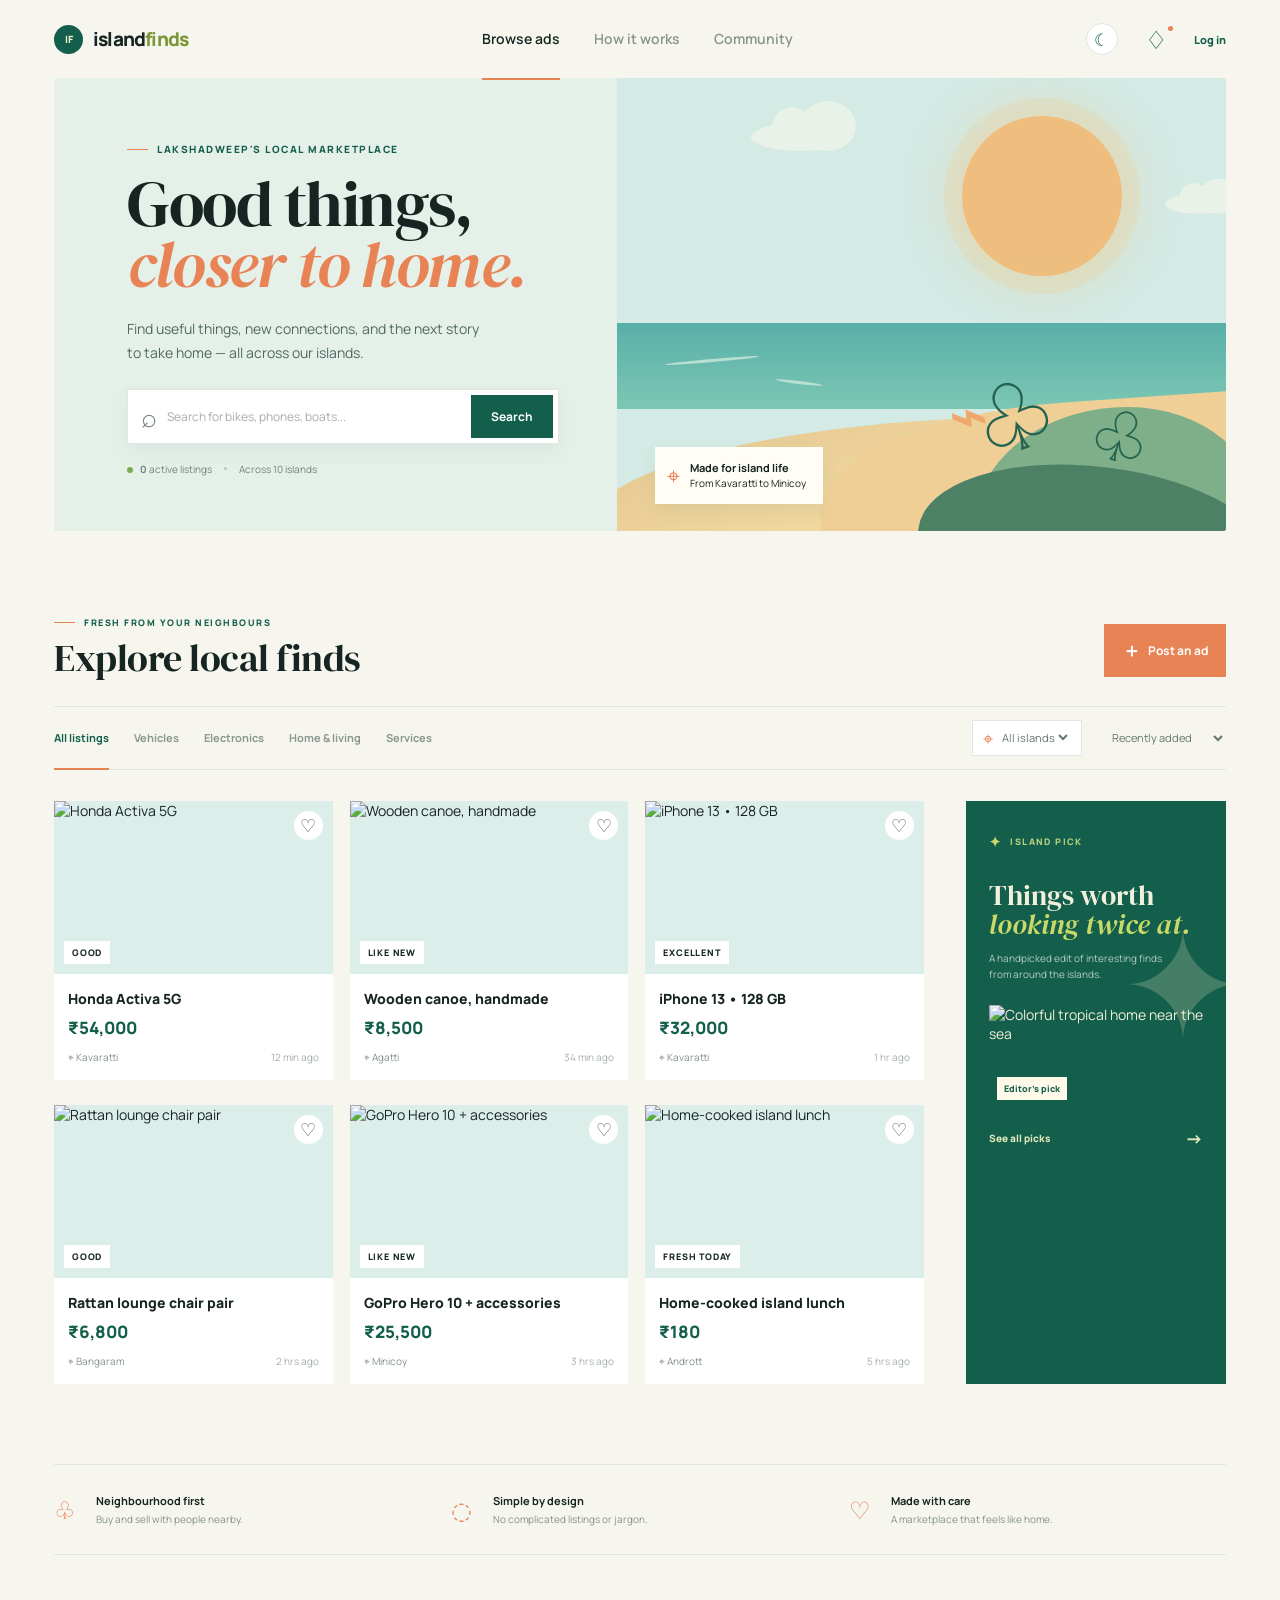
==== index.html @ 563aca9e "Add signed-in messaging system" ====
<!doctype html>
<html lang="en">
<head>
  <meta charset="UTF-8" />
  <meta name="viewport" content="width=device-width, initial-scale=1.0" />
  <title>IslandFinds | Lakshadweep's local marketplace</title>
  <meta name="description" content="Buy, sell and discover great finds across the Lakshadweep islands." />
  <link rel="preconnect" href="https://fonts.googleapis.com" />
  <link rel="preconnect" href="https://fonts.gstatic.com" crossorigin />
  <link href="https://fonts.googleapis.com/css2?family=DM+Serif+Display:ital@0;1&family=Manrope:wght@400;500;600;700;800&display=swap" rel="stylesheet" />
  <link rel="stylesheet" href="style.css" />
</head>
<body>
  <header class="topbar">
    <a class="brand" href="#top" aria-label="IslandFinds home"><span class="brand-mark">IF</span><span>island<span class="brand-accent">finds</span></span></a>
    <nav class="main-nav" aria-label="Main navigation">
      <a class="active" href="#listings">Browse ads</a>
      <a href="how.html">How it works</a>
      <a href="community.html">Community</a>
    </nav>
    <div class="header-actions"><button class="theme-toggle" id="themeToggle" type="button" aria-label="Switch to dark mode" aria-pressed="false"><span class="theme-icon">☾</span></button><button class="icon-button" id="notificationButton" aria-label="Notifications">♢<span class="notification-dot"></span></button><a class="messages-header-link" id="messagesHeaderLink" href="messages.html" hidden>Messages</a><a class="login-header-link" id="loginHeaderLink" href="login.html" hidden>Log in</a><div class="profile-wrap" id="profileWrap" hidden><button class="profile-button" id="profileButton" aria-expanded="false"><span class="avatar">AS</span><span class="profile-name">Aisha</span><span class="admin-badge">Admin</span><span class="chevron">⌄</span></button><div class="profile-menu" id="profileMenu"><strong>Hi, Aisha</strong><a href="admin.html" id="adminLink">Admin dashboard</a><a href="login.html" id="logoutLink">Log out</a></div></div></div>
  </header>

  <main id="top">
    <section class="hero-shell">
      <div class="hero-copy">
        <p class="eyebrow"><span class="eyebrow-line"></span> Lakshadweep's local marketplace</p>
        <h1>Good things,<br /><em>closer to home.</em></h1>
        <p class="hero-text">Find useful things, new connections, and the next story to take home — all across our islands.</p>
        <div class="search-wrap">
          <span class="search-icon">⌕</span>
          <input id="searchInput" type="search" placeholder="Search for bikes, phones, boats..." aria-label="Search listings" />
          <button id="searchButton" class="search-button">Search</button>
        </div>
        <div class="hero-meta"><span><span class="pulse"></span> <strong id="activeListingCount">0</strong> active listings</span><span class="meta-divider"></span><span>Across 10 islands</span></div>
      </div>
      <div class="hero-art" aria-label="Illustration of the Lakshadweep coastline">
        <div class="sun"></div><div class="cloud cloud-one"></div><div class="cloud cloud-two"></div><div class="sea-horizon"></div><div class="sand"></div><div class="water-glint glint-one"></div><div class="water-glint glint-two"></div><div class="island island-back"></div><div class="island island-front"></div><div class="palm palm-one">♧</div><div class="palm palm-two">♧</div><div class="boat">⌁</div>
        <div class="art-note"><span class="note-pin">⌖</span><span><strong>Made for island life</strong><br />From Kavaratti to Minicoy</span></div>
      </div>
    </section>

    <section class="content-section" id="listings">
      <div class="section-heading"><div><p class="eyebrow small"><span class="eyebrow-line"></span> Fresh from your neighbours</p><h2>Explore local finds</h2></div><button class="post-ad-button" id="openModal"><span>＋</span> Post an ad</button></div>
      <div class="toolbar"><div class="category-tabs" role="tablist" aria-label="Categories"><button class="category-tab active" data-category="All">All listings</button><button class="category-tab" data-category="Vehicles">Vehicles</button><button class="category-tab" data-category="Electronics">Electronics</button><button class="category-tab" data-category="Home">Home & living</button><button class="category-tab" data-category="Services">Services</button></div><div class="controls"><label class="location-select"><span>⌖</span><select id="locationFilter" aria-label="Filter by island"><option value="All islands">All islands</option><option value="Kavaratti">Kavaratti</option><option value="Agatti">Agatti</option><option value="Bangaram">Bangaram</option><option value="Minicoy">Minicoy</option><option value="Andrott">Andrott</option></select></label><select id="sortSelect" class="sort-select" aria-label="Sort listings"><option value="recent">Recently added</option><option value="price-low">Price: low to high</option><option value="price-high">Price: high to low</option></select></div></div>
      <div class="listing-layout"><div id="listingGrid" class="listing-grid"></div><aside class="side-panel"><div class="side-panel-top"><span class="spark">✦</span><p>Island pick</p></div><h3>Things worth<br /><em>looking twice at.</em></h3><p class="side-copy">A handpicked edit of interesting finds from around the islands.</p><div class="side-image"><img src="https://images.unsplash.com/photo-1518005020951-eccb494ad742?auto=format&fit=crop&w=700&q=80" alt="Colorful tropical home near the sea" /><span class="image-tag">Editor's pick</span></div><a class="text-link" href="#listings">See all picks <span>→</span></a></aside></div><div id="emptyState" class="empty-state" hidden><span>⌁</span><h3>No finds here yet</h3><p>Try another search or island. New listings arrive every day.</p></div></section>

    <section class="trust-strip" id="community"><div><span class="trust-icon">♧</span><strong>Neighbourhood first</strong><span>Buy and sell with people nearby.</span></div><div><span class="trust-icon">◌</span><strong>Simple by design</strong><span>No complicated listings or jargon.</span></div><div><span class="trust-icon">♡</span><strong>Made with care</strong><span>A marketplace that feels like home.</span></div></section>
  </main>

  <div class="modal-backdrop" id="modalBackdrop" hidden><div class="modal" role="dialog" aria-modal="true" aria-labelledby="modalTitle"><button class="modal-close" id="closeModal" aria-label="Close">×</button><p class="eyebrow small">Put it out there</p><h2 id="modalTitle">Post an ad</h2><p class="modal-intro">Share something useful with your island community.</p><form id="adForm"><label>What are you selling?<input id="adTitle" required placeholder="e.g. Well-kept Hero bicycle" /></label><div class="form-row"><label>Category<select id="adCategory"><option>Vehicles</option><option>Electronics</option><option>Home</option><option>Services</option></select></label><label>Price (₹)<input id="adPrice" type="number" min="0" required placeholder="12,000" /></label></div><label>Island<select id="adLocation"><option>Kavaratti</option><option>Agatti</option><option>Bangaram</option><option>Minicoy</option><option>Andrott</option></select></label><button class="submit-button" type="submit">Publish listing <span>→</span></button></form></div></div>
  <div class="modal-backdrop" id="detailBackdrop" hidden><div class="modal detail-modal" role="dialog" aria-modal="true" aria-labelledby="detailTitle"><button class="modal-close" id="closeDetail" aria-label="Close">×</button><img id="detailImage" class="detail-image" alt=""><p class="eyebrow small" id="detailCategory"></p><h2 id="detailTitle"></h2><div class="detail-price" id="detailPrice"></div><p class="detail-description" id="detailDescription"></p><div class="detail-meta"><span id="detailLocation"></span><span id="detailTime"></span></div><button class="submit-button" id="contactSeller" type="button">Message seller <span>→</span></button></div></div>
  <div class="toast" id="toast" role="status"></div>
  <script src="app.js?v=2"></script>
</body>
</html>
---- style.css ----
.messages-header-link{color:var(--green);font-size:11px;font-weight:800}.messages-page{min-height:100vh;background:var(--cream)}.messages-shell{max-width:1172px;margin:48px auto 80px}.messages-heading{display:flex;justify-content:space-between;align-items:flex-end;margin-bottom:30px}.messages-heading h1{font-family:'DM Serif Display',serif;font-size:52px;font-weight:400;margin:0 0 7px}.messages-heading p:last-child{color:var(--muted);font-size:12px;margin:0}.inbox-layout{display:grid;grid-template-columns:350px 1fr;min-height:500px;border:1px solid var(--line);background:var(--paper)}.conversation-list{border-right:1px solid var(--line)}.conversation-header{display:flex;justify-content:space-between;align-items:center;padding:21px 23px;border-bottom:1px solid var(--line)}.conversation-header h2{font-family:'DM Serif Display',serif;font-size:28px;font-weight:400;margin:0}.conversation-header span{background:var(--orange);color:#fff;border-radius:50%;height:22px;min-width:22px;display:grid;place-items:center;font-size:10px;font-weight:800}.conversation-row{width:100%;display:grid;grid-template-columns:32px 1fr auto;gap:10px;text-align:left;background:none;border-bottom:1px solid var(--line);padding:17px 19px;color:var(--ink)}.conversation-row.active{background:#eaf1e8}.conversation-row>span:nth-child(2){min-width:0}.conversation-row strong,.conversation-row small,.conversation-row em{display:block;overflow:hidden;text-overflow:ellipsis;white-space:nowrap}.conversation-row strong{font-size:11px}.conversation-row small{color:var(--orange);font-size:9px;margin:4px 0}.conversation-row em{color:var(--muted);font-size:10px;font-style:normal}.conversation-row time{color:var(--muted);font-size:9px}.conversation-empty{text-align:center;color:var(--muted);font-size:11px;line-height:1.7;padding:55px 20px}.chat-panel{position:relative}.chat-empty{height:100%;display:grid;place-content:center;text-align:center;padding:30px}.chat-empty span{color:var(--orange);font-size:38px}.chat-empty h2{font-family:'DM Serif Display',serif;font-weight:400;font-size:31px;margin:13px 0 6px}.chat-empty p{color:var(--muted);font-size:11px;max-width:260px;line-height:1.6;margin:0 auto}.chat-header{display:flex;gap:11px;align-items:center;padding:19px 24px;border-bottom:1px solid var(--line)}.chat-header strong,.chat-header small{display:block}.chat-header strong{font-size:12px}.chat-header small{color:var(--orange);font-size:9px;margin-top:3px}.chat-messages{display:flex;flex-direction:column;gap:10px;padding:25px;height:350px;overflow:auto;background:var(--cream)}.chat-bubble{max-width:70%;padding:11px 13px;font-size:11px;line-height:1.5}.chat-bubble.theirs{background:var(--paper);align-self:flex-start}.chat-bubble.mine{background:var(--green);color:#fff;align-self:flex-end}.message-form{display:flex;gap:8px;padding:15px 20px;border-top:1px solid var(--line)}.message-form input{flex:1;border:1px solid var(--line);background:var(--cream);padding:12px;outline:0;color:var(--ink);font-size:11px}.message-form button{width:42px;background:var(--orange);color:#fff;font-size:18px}.dark-mode .conversation-row.active{background:#29453b}.dark-mode .chat-messages{background:#142a24}.dark-mode .message-form input{background:#263d36}
@media(max-width:700px){.messages-shell{margin:30px 15px 55px}.messages-heading{display:block}.messages-heading .post-ad-button{display:inline-block;margin-top:20px}.messages-heading h1{font-size:45px}.inbox-layout{display:block}.conversation-list{border-right:0;border-bottom:1px solid var(--line)}.conversation-empty{padding:30px}.chat-panel{min-height:420px}.chat-messages{height:270px}.admin-badge{white-space:nowrap}}
.info-page{min-height:100vh;background:var(--cream)}.info-shell{max-width:1172px;margin:48px auto 80px}.info-hero{background:var(--green);color:#eef1d2;padding:65px 75px;min-height:350px}.info-hero h1,.community-hero h1{font-family:'DM Serif Display',serif;font-weight:400;font-size:62px;line-height:.96;margin:24px 0}.info-hero h1 em,.community-hero h1 em{color:var(--lime)}.info-hero>p:not(.eyebrow),.community-hero p:not(.eyebrow){max-width:390px;color:#bfd3c5;font-size:13px;line-height:1.7;margin-bottom:25px}.steps-grid{display:grid;grid-template-columns:repeat(3,1fr);gap:1px;background:var(--line);margin-top:38px}.steps-grid article{background:var(--paper);padding:28px 26px 30px;min-height:220px}.step-number{color:var(--orange);font-size:11px;font-weight:800;letter-spacing:1px}.steps-grid h2,.island-list h2{font-family:'DM Serif Display',serif;font-weight:400;font-size:30px;margin:25px 0 10px}.steps-grid p{color:var(--muted);font-size:11px;line-height:1.7}.steps-grid a{color:var(--green);font-size:10px;font-weight:800}.steps-grid a span{font-size:16px;margin-left:8px}.info-band{display:grid;grid-template-columns:repeat(3,1fr);border-top:1px solid var(--line);border-bottom:1px solid var(--line);margin-top:48px;padding:25px 0;gap:25px}.info-band div{display:grid;grid-template-columns:28px 1fr;column-gap:9px}.info-band span{grid-row:span 2;color:var(--orange);font-size:22px}.info-band strong{font-size:11px}.info-band p{color:var(--muted);font-size:10px;line-height:1.5;margin:5px 0}.community-hero{display:flex;justify-content:space-between;align-items:center;background:#dbeee7;padding:55px 75px;min-height:355px}.community-hero p:not(.eyebrow){color:#58736a}.community-art{height:190px;width:190px;border-radius:50%;background:var(--orange);color:#fff4df;display:flex;flex-direction:column;justify-content:center;align-items:center;transform:rotate(7deg);box-shadow:18px 18px 0 #c5d96c}.community-art span{font-size:62px;line-height:1}.community-art strong{font-size:15px;margin-top:10px}.community-art small{font-size:9px;margin-top:4px}.community-grid{display:grid;grid-template-columns:1fr 330px;gap:18px;margin-top:28px}.community-card{background:var(--paper);padding:27px;border:1px solid var(--line)}.community-card h2{font-family:'DM Serif Display',serif;font-weight:400;font-size:30px;margin:10px 0 22px}.topic-row{display:grid;grid-template-columns:28px 1fr auto;gap:10px;align-items:start;padding:17px 0;border-top:1px solid var(--line)}.topic-icon{color:var(--orange);font-size:20px}.topic-row strong{font-size:11px}.topic-row p{color:var(--muted);font-size:10px;line-height:1.5;margin:5px 0 0}.topic-row b{color:var(--muted);font-size:9px;font-weight:600}.dark-link{color:var(--green)!important;margin-top:14px}.join-card{background:var(--green);color:#eef1d2}.join-card h2{font-size:35px;margin-top:28px}.join-card p{color:#bcd1c4;font-size:11px;line-height:1.7;max-width:210px;margin-bottom:29px}.join-icon{font-size:38px;color:var(--lime)}.island-list{border-top:1px solid var(--line);margin-top:42px;padding-top:24px;display:flex;justify-content:space-between;align-items:center}.island-list h2{margin:0}.island-pills{display:flex;flex-wrap:wrap;justify-content:flex-end;gap:8px;max-width:580px}.island-pills span{padding:9px 13px;border:1px solid var(--line);background:var(--paper);font-size:10px;color:var(--green);font-weight:700}
@media(max-width:700px){.info-shell{margin:25px 15px 55px}.info-hero,.community-hero{padding:42px 28px;min-height:0}.info-hero h1,.community-hero h1{font-size:48px}.steps-grid,.info-band,.community-grid{grid-template-columns:1fr}.info-band{gap:18px}.community-hero{display:block}.community-art{width:150px;height:150px;margin:35px auto 0}.community-grid{gap:14px}.island-list{display:block}.island-pills{justify-content:flex-start;margin-top:18px}.main-nav{display:none}}
.art-note,.art-note strong{color:#162522!important}
.photo-preview{display:block;width:100%;height:90px;object-fit:cover;margin-top:6px}.auth-form input[type=file],#adImage{padding:9px;background:#fff;color:var(--muted)}.dark-mode #adImage{background:#263d36;color:var(--ink)}
.admin-page{min-height:100vh;background:var(--cream)}.admin-shell{max-width:1172px;margin:48px auto 80px}.admin-heading{display:flex;justify-content:space-between;align-items:flex-end;margin-bottom:34px}.admin-heading h1{font-family:'DM Serif Display',serif;font-size:48px;font-weight:400;margin:0 0 8px}.admin-heading>div>p:last-child{color:var(--muted);margin:0}.admin-user{color:var(--green);text-decoration:none}.stats-grid{display:grid;grid-template-columns:repeat(4,1fr);gap:15px;margin-bottom:30px}.stat-card{background:var(--paper);border:1px solid var(--line);padding:19px;display:grid;grid-template-columns:25px 1fr;column-gap:8px}.stat-icon{grid-row:span 3;color:var(--orange);font-size:20px}.stat-label{color:var(--muted);font-size:10px;font-weight:700}.stat-card strong{font-size:27px;line-height:1.2}.stat-card small{font-size:9px;color:var(--muted)}.positive{color:#709f55!important}.alert-text{color:var(--orange)!important}.admin-content{display:grid;grid-template-columns:1fr 260px;gap:24px}.management-panel{background:var(--paper);border:1px solid var(--line);padding:24px}.panel-heading{display:flex;justify-content:space-between;gap:15px;align-items:flex-end;border-bottom:1px solid var(--line);padding-bottom:21px;margin-bottom:4px}.panel-heading h2{font-family:'DM Serif Display',serif;font-size:30px;font-weight:400;margin:0}.admin-filters{display:flex;gap:8px}.admin-filters input,.admin-filters select{border:1px solid var(--line);background:var(--cream);padding:10px;color:var(--ink);font-size:10px;outline:0}.admin-filters input{width:150px}table{width:100%;border-collapse:collapse;text-align:left;font-size:10px}th{padding:14px 8px;color:var(--muted);font-size:9px;text-transform:uppercase;letter-spacing:.7px}td{padding:15px 8px;border-top:1px solid var(--line);color:var(--muted)}td:first-child{color:var(--ink)}td strong,td small{display:block}td small{font-size:9px;color:var(--muted);margin-top:4px}.status-pill{display:inline-block;padding:5px 7px;text-transform:capitalize;font-weight:800;font-size:9px}.status-pill.approved{color:#4e7f4b;background:#e5f0df}.status-pill.pending{color:#a76a2b;background:#fff0d5}.table-action{background:none;color:var(--orange);font-size:10px;font-weight:800;padding:4px}.admin-side{background:var(--green);color:#eef1d2;padding:27px 23px}.admin-side h2{font-family:'DM Serif Display',serif;font-weight:400;font-size:29px;line-height:1.05;margin:22px 0 27px}.admin-side h2 em{color:var(--lime)}.quick-action{display:flex;justify-content:space-between;width:100%;padding:14px 0;border-top:1px solid #ffffff30;background:none;color:#eaf0d5;text-align:left;font-size:10px;font-weight:700}.quick-action span{font-size:17px;color:var(--lime)}.admin-note{border-top:1px solid #ffffff30;margin-top:30px;padding-top:18px;display:flex;gap:10px;color:#b7d0c1}.admin-note span{color:var(--lime);font-size:18px}.admin-note p{font-size:10px;line-height:1.6;margin:0}.admin-note strong{color:#eef1d2}.admin-empty{text-align:center;color:var(--muted);padding:30px;font-size:11px}.admin-page .topbar{max-width:1172px}.dark-mode .stat-card,.dark-mode .management-panel{background:var(--paper)}.dark-mode .admin-filters input,.dark-mode .admin-filters select{background:#263d36;color:var(--ink)}
@media(max-width:800px){.admin-shell{margin:35px 20px 60px}.stats-grid{grid-template-columns:repeat(2,1fr)}.admin-content{grid-template-columns:1fr}.admin-side{display:none}}
@media(max-width:600px){.admin-heading{display:block}.admin-heading .post-ad-button{display:inline-block;margin-top:20px}.admin-heading h1{font-size:40px}.management-panel{padding:15px;overflow:hidden}.panel-heading{display:block}.admin-filters{margin-top:15px}.admin-filters input{width:calc(55% - 4px)}.admin-filters select{width:calc(45% - 4px)}.table-wrap{overflow:auto}table{min-width:620px}.admin-page .topbar{padding:0 15px}.admin-page .header-actions{gap:10px}}
.admin-badge{background:var(--orange);color:#fff;padding:3px 6px;font-size:8px;text-transform:uppercase;letter-spacing:.6px}.profile-button .admin-badge[hidden]{display:none}
.hero-art{background:linear-gradient(180deg,#b9e5e3 0%,#d7eee4 54%,#61b9ae 55%,#80c9b2 72%,#dcb982 73%,#f0d39c 100%)}.hero-art:after{content:'';position:absolute;inset:auto 0 0;height:28%;background:linear-gradient(160deg,transparent 20%,#e8c98f 21%,#f4d9a0 65%,#e8c38a 100%);clip-path:ellipse(75% 90% at 70% 100%);opacity:.95}.sun{box-shadow:0 0 0 18px #f2bd7330,0 0 45px 14px #f7c87a55}.sea-horizon{position:absolute;left:0;right:0;top:54%;height:19%;background:linear-gradient(180deg,#4ba9a2,#72c3ae);opacity:.9}.sand{position:absolute;right:-8%;bottom:-4%;width:75%;height:32%;background:#efcf96;border-radius:55% 0 0 0/65% 0 0 0;transform:rotate(-4deg);z-index:1}.water-glint{position:absolute;height:3px;border-radius:50%;background:#d8f1df;opacity:.7;z-index:1}.glint-one{left:8%;top:62%;width:95px;transform:rotate(-5deg)}.glint-two{left:26%;top:67%;width:48px;transform:rotate(7deg)}.island{z-index:2}.palm,.boat{z-index:3}.art-note{z-index:4}
.login-header-link{color:var(--green);font-size:11px;font-weight:800}.header-actions [hidden]{display:none}
.theme-toggle{width:32px;height:32px;border:1px solid var(--line);border-radius:50%;background:var(--paper);color:var(--green);display:grid;place-items:center;font-size:17px;transition:background .2s,color .2s}.theme-toggle:hover{background:var(--green);color:#fff}.dark-mode{--ink:#edf2e9;--muted:#a4b3aa;--line:#344a42;--cream:#14231f;--paper:#1d302a;--green:#72b59a;--sea:#24483f;background:var(--cream)}.dark-mode .topbar{background:var(--cream)}.dark-mode .hero-shell{background:#203e36}.dark-mode .hero-art{background:#18352f}.dark-mode .listing-card,.dark-mode .modal,.dark-mode .profile-menu,.dark-mode .search-wrap,.dark-mode .location-select,.dark-mode .sort-select{background:var(--paper);color:var(--ink)}.dark-mode .hero-text,.dark-mode .listing-location,.dark-mode .side-copy,.dark-mode .trust-strip div span:last-child{color:#abc0b5}.dark-mode .search-wrap input,.dark-mode .modal input,.dark-mode .modal select{background:#263d36;color:var(--ink)}.dark-mode .search-wrap input::placeholder{color:#91a79c}.dark-mode .side-panel{background:#0f493a}.dark-mode .modal-backdrop{background:#061713cc}
.listing-card{cursor:pointer}.listing-card:focus-visible{outline:2px solid var(--orange);outline-offset:3px}.detail-modal{max-width:520px}.detail-image{width:100%;height:200px;object-fit:cover;margin-bottom:20px}.detail-modal h2{margin-bottom:8px}.detail-price{color:var(--green);font-size:20px;font-weight:800;margin-bottom:15px}.detail-description{color:var(--muted);font-size:12px;line-height:1.7;margin:0 0 20px}.detail-meta{display:flex;justify-content:space-between;border-top:1px solid var(--line);padding:15px 0 18px;color:#788780;font-size:10px}
 .profile-wrap{position:relative}.profile-menu{display:none;position:absolute;right:0;top:42px;z-index:3;background:#fff;padding:14px 16px;min-width:145px;box-shadow:0 12px 28px #224a3a20;border:1px solid var(--line)}.profile-menu.visible{display:grid;gap:10px}.profile-menu strong{font-size:11px}.profile-menu a{color:var(--orange);font-size:11px;font-weight:800}.back-link{color:var(--green);font-size:11px;font-weight:800}.auth-page{min-height:100vh;background:#e5f0e9}.auth-layout{max-width:920px;min-height:620px;margin:35px auto 60px;display:grid;grid-template-columns:1fr 1fr;background:var(--cream);box-shadow:0 20px 50px #376d5b18}.auth-art{padding:80px 55px;background:var(--green);color:#edf0d4}.auth-art h1{font-family:'DM Serif Display',serif;font-size:57px;line-height:.96;font-weight:400;margin:25px 0}.auth-art h1 em{color:var(--lime)}.auth-art>p:last-of-type{color:#bdd2c4;line-height:1.7;max-width:270px;font-size:12px}.auth-stamp{display:flex;align-items:center;gap:10px;color:var(--lime);font-size:28px;margin-top:105px}.auth-stamp span{font-size:10px;line-height:1.6;color:#bbd0c4}.auth-stamp strong{color:#edf0d4}.auth-card{padding:82px 54px}.auth-card-head h2{font-family:'DM Serif Display',serif;font-weight:400;font-size:43px;margin:0 0 7px}.auth-card-head>p:last-child{color:var(--muted);font-size:12px;margin:0 0 30px}.auth-form{display:grid;gap:17px}.auth-form label{display:grid;gap:7px;color:var(--green);font-size:10px;text-transform:uppercase;font-weight:800;letter-spacing:.5px}.auth-form input{border:1px solid var(--line);background:#fff;padding:13px;outline:0;font-size:12px;color:var(--ink)}.forgot-link{color:var(--orange);font-size:10px;font-weight:800;margin-top:-5px}.auth-switch{font-size:11px;text-align:center;color:var(--muted);margin-top:25px}.auth-switch a{color:var(--green);font-weight:800}.auth-message{font-size:11px;color:var(--green);text-align:center;margin-top:16px;min-height:16px}.auth-message.visible{font-weight:700}.check-label{display:flex!important;align-items:center;gap:7px!important;color:var(--muted)!important;text-transform:none!important;letter-spacing:0!important;font-weight:600!important}.check-label input{width:15px;height:15px;accent-color:var(--green)}
@media(max-width:650px){.auth-layout{display:block;margin:0 12px 30px}.auth-art{padding:45px 28px 40px}.auth-art h1{font-size:47px;margin:18px 0}.auth-stamp{margin-top:38px}.auth-card{padding:40px 28px}.back-link{font-size:10px}}
@import url('https://fonts.googleapis.com/css2?family=DM+Serif+Display:ital@0;1&family=Manrope:wght@400;500;600;700;800&display=swap');
:root{--ink:#162522;--muted:#74827e;--line:#dfe7e1;--cream:#f6f6ee;--paper:#fff;--green:#135f4b;--lime:#c8d968;--orange:#e88355;--sea:#dceeea}*{box-sizing:border-box}html{scroll-behavior:smooth}body{margin:0;color:var(--ink);background:var(--cream);font-family:Manrope, sans-serif;font-size:14px}button,input,select{font:inherit}button{cursor:pointer;border:0}a{color:inherit;text-decoration:none}.topbar{height:78px;display:flex;align-items:center;justify-content:space-between;max-width:1240px;margin:auto;padding:0 34px}.brand{display:flex;align-items:center;gap:10px;font-size:19px;font-weight:800;letter-spacing:-.8px}.brand-mark{background:var(--green);color:#eef2d0;width:29px;height:29px;display:grid;place-items:center;border-radius:50%;font-size:10px;letter-spacing:0}.brand-accent{color:#7d9635}.main-nav{display:flex;gap:34px;color:#86938e;font-weight:600}.main-nav a{padding:30px 0;border-bottom:2px solid transparent}.main-nav a.active{color:var(--ink);border-bottom-color:var(--orange)}.header-actions{display:flex;align-items:center;gap:21px}.icon-button{font-size:25px;position:relative;color:var(--green);background:none;line-height:1}.notification-dot{position:absolute;right:0;top:0;background:var(--orange);height:5px;width:5px;border-radius:50%}.profile-button{background:none;display:flex;align-items:center;gap:8px;color:var(--ink);font-weight:700}.avatar{display:grid;place-items:center;background:#edc4a9;color:#7b4c37;width:31px;height:31px;border-radius:50%;font-size:10px}.chevron{color:#94a09a;font-size:17px}.hero-shell{max-width:1172px;margin:0 auto 85px;min-height:424px;display:grid;grid-template-columns:48% 52%;background:#e5f0e9;overflow:hidden;border-radius:3px}.hero-copy{padding:64px 0 55px 73px;position:relative;z-index:1}.eyebrow{margin:0 0 17px;color:var(--green);font-size:10px;text-transform:uppercase;letter-spacing:1.5px;font-weight:800;display:flex;align-items:center;gap:9px}.eyebrow-line{width:21px;height:1px;background:var(--orange);display:inline-block}.hero-copy h1{font-family:'DM Serif Display',serif;font-size:65px;line-height:.94;letter-spacing:-1.5px;margin:0 0 22px;font-weight:400}.hero-copy h1 em,h2 em,.side-panel h3 em{color:var(--orange);font-style:italic}.hero-text{color:#506963;line-height:1.7;max-width:355px;margin:0 0 24px}.search-wrap{background:var(--paper);height:55px;display:flex;align-items:center;padding:5px;border:1px solid #e0e7e2;max-width:432px;box-shadow:0 8px 20px #40665912}.search-icon{font-size:27px;color:#75867e;margin:0 8px}.search-wrap input{border:0;outline:0;flex:1;min-width:0;color:var(--ink);font-size:12px}.search-wrap input::placeholder{color:#a4ada9}.search-button{height:43px;background:var(--green);color:white;padding:0 20px;font-weight:700;font-size:12px}.hero-meta{display:flex;align-items:center;gap:12px;margin-top:18px;color:#71817a;font-size:10px}.pulse{display:inline-block;width:6px;height:6px;border-radius:50%;background:#7caa50;margin-right:5px}.meta-divider{width:3px;height:3px;background:#b5c5ba;border-radius:50%}.hero-art{min-height:424px;position:relative;overflow:hidden;background:#d3eae5}.sun{position:absolute;width:160px;height:160px;border-radius:50%;background:#f2ba73;right:17%;top:38px;opacity:.9}.cloud{position:absolute;width:100px;height:28px;border-radius:50%;background:#eff4e9;opacity:.8}.cloud:after,.cloud:before{content:'';position:absolute;border-radius:50%;background:inherit}.cloud:before{width:40px;height:40px;left:21px;top:-16px}.cloud:after{width:56px;height:50px;left:49px;top:-22px}.cloud-one{left:22%;top:45px}.cloud-two{right:-4%;top:112px;transform:scale(.7)}.island{position:absolute;background:#6d9d77}.island-back{width:280px;height:150px;right:-25px;bottom:-27px;border-radius:50% 50% 0 0/70% 70% 0 0;transform:rotate(-8deg);background:#7faf88}.island-front{width:360px;height:104px;right:-55px;bottom:-40px;border-radius:50% 50% 0 0/80% 80% 0 0;transform:rotate(7deg);background:#4d8166}.palm{position:absolute;color:#23634f;font-size:94px;line-height:.4;transform:rotate(-20deg)}.palm-one{right:28%;bottom:96px}.palm-two{right:12%;bottom:82px;font-size:70px;transform:scaleX(-1) rotate(-20deg)}.boat{position:absolute;right:39%;bottom:73px;font-size:66px;color:#f0a76d;transform:rotate(-8deg)}.art-note{position:absolute;bottom:27px;left:38px;background:#fffdf5;padding:11px 17px 11px 12px;display:flex;align-items:center;gap:10px;color:#6d7770;font-size:10px;line-height:1.5;box-shadow:0 7px 16px #356e5c12}.art-note strong{color:var(--ink);font-size:11px}.note-pin{font-size:23px;color:var(--orange)}.content-section{max-width:1172px;margin:0 auto 80px}.section-heading{display:flex;align-items:flex-end;justify-content:space-between;margin-bottom:29px}.eyebrow.small{font-size:9px;margin-bottom:10px}.section-heading h2{font-family:'DM Serif Display',serif;font-size:38px;line-height:1;margin:0;font-weight:400;letter-spacing:-.5px}.post-ad-button{background:var(--orange);color:#fff;padding:13px 18px;font-weight:700;font-size:12px}.post-ad-button span{font-size:19px;vertical-align:-2px;margin-right:5px}.toolbar{border-top:1px solid var(--line);border-bottom:1px solid var(--line);display:flex;align-items:center;justify-content:space-between;min-height:64px;margin-bottom:31px}.category-tabs{display:flex;gap:25px;align-self:stretch}.category-tab{background:none;color:#8a9690;font-size:11px;font-weight:700;padding:0;position:relative}.category-tab.active{color:var(--green)}.category-tab.active:after{content:'';position:absolute;bottom:-1px;left:0;right:0;height:2px;background:var(--orange)}.controls{display:flex;gap:16px}.location-select,.sort-select{border:1px solid var(--line);background:var(--paper);height:36px;display:flex;align-items:center;padding:0 10px;color:#708079;font-size:11px}.location-select span{color:var(--orange);font-size:18px;margin-right:5px}.location-select select,.sort-select{border:0;outline:0;background:transparent;color:#66756f;font-size:11px}.listing-layout{display:grid;grid-template-columns:1fr 260px;gap:42px}.listing-grid{display:grid;grid-template-columns:repeat(3,1fr);gap:25px 17px}.listing-card{background:var(--paper);position:relative;min-width:0}.listing-image{height:173px;position:relative;overflow:hidden;background:var(--sea)}.listing-image img{width:100%;height:100%;object-fit:cover;display:block;transition:transform .5s ease}.listing-card:hover img{transform:scale(1.04)}.save-button{position:absolute;right:10px;top:10px;background:#fff;color:#4e6259;width:29px;height:29px;border-radius:50%;font-size:18px;line-height:1}.save-button.saved{color:var(--orange)}.condition{position:absolute;left:10px;bottom:10px;background:#fff;padding:5px 8px;font-size:9px;font-weight:800;text-transform:uppercase;letter-spacing:.8px}.listing-info{padding:15px 14px 16px}.listing-title{font-weight:800;white-space:nowrap;overflow:hidden;text-overflow:ellipsis;margin-bottom:8px}.listing-price{font-size:17px;font-weight:800;color:var(--green);margin-bottom:11px}.listing-location{color:#82908b;font-size:10px;display:flex;justify-content:space-between}.listing-location span:last-child{color:#a5afaa}.side-panel{background:var(--green);color:#f1f0dc;padding:25px 23px 21px;position:relative;overflow:hidden}.side-panel:before{content:'✦';position:absolute;right:-20px;top:106px;font-size:150px;color:#457e67;line-height:1}.side-panel-top{display:flex;gap:8px;align-items:center;color:#bdd383;text-transform:uppercase;letter-spacing:1.4px;font-size:9px;font-weight:800}.spark{color:var(--lime);font-size:14px}.side-panel h3{position:relative;font-family:'DM Serif Display',serif;font-weight:400;font-size:28px;line-height:1.03;margin:24px 0 12px}.side-panel h3 em{color:var(--lime)}.side-copy{position:relative;color:#b4ccc1;font-size:10px;line-height:1.6;max-width:180px}.side-image{height:103px;position:relative;margin-top:23px;overflow:hidden}.side-image img{width:100%;height:100%;object-fit:cover}.image-tag{position:absolute;bottom:8px;left:8px;background:#fff9e9;color:var(--green);padding:5px 7px;font-size:9px;font-weight:800}.text-link{position:relative;display:flex;justify-content:space-between;align-items:center;color:#e4e9bc;font-weight:800;font-size:10px;margin-top:18px}.text-link span{font-size:18px}.trust-strip{border-top:1px solid var(--line);border-bottom:1px solid var(--line);max-width:1172px;margin:0 auto 50px;padding:28px 0;display:grid;grid-template-columns:repeat(3,1fr);gap:20px}.trust-strip>div{display:grid;grid-template-columns:32px auto;column-gap:10px;align-items:center}.trust-icon{grid-row:span 2;color:var(--orange);font-size:24px}.trust-strip strong{font-size:11px}.trust-strip div span:last-child{color:#86928c;font-size:10px;margin-top:3px}.empty-state{text-align:center;padding:60px 20px;color:var(--muted)}.empty-state span{font-size:38px;color:var(--orange)}.empty-state h3{color:var(--ink);margin:10px 0 4px}.modal-backdrop{position:fixed;inset:0;background:#17372e99;display:grid;place-items:center;z-index:5;padding:20px}.modal-backdrop[hidden]{display:none}.modal{position:relative;background:var(--cream);width:min(100%,490px);padding:34px 38px;box-shadow:0 25px 60px #153f3290}.modal-close{position:absolute;right:18px;top:12px;background:none;color:#738078;font-size:27px}.modal h2{font-family:'DM Serif Display',serif;font-weight:400;font-size:40px;margin:0 0 8px}.modal-intro{color:var(--muted);font-size:12px;margin:0 0 25px}.modal form{display:grid;gap:16px}.modal label{display:grid;gap:7px;font-size:10px;font-weight:800;color:var(--green);text-transform:uppercase;letter-spacing:.5px}.modal input,.modal select{border:1px solid var(--line);background:#fff;padding:12px;outline:0;color:var(--ink);text-transform:none;letter-spacing:0;font-size:12px}.form-row{display:grid;grid-template-columns:1fr 1fr;gap:14px}.submit-button{background:var(--green);color:white;padding:14px;font-size:12px;font-weight:800;text-align:left;margin-top:4px}.submit-button span{float:right;font-size:18px}.toast{position:fixed;bottom:25px;left:50%;transform:translate(-50%,20px);background:var(--ink);color:#fff;padding:13px 19px;font-size:12px;opacity:0;pointer-events:none;transition:.25s;z-index:10}.toast.show{opacity:1;transform:translate(-50%,0)}@media(max-width:900px){.topbar{padding:0 20px}.main-nav{gap:15px}.hero-shell,.content-section,.trust-strip{margin-left:20px;margin-right:20px}.hero-copy{padding-left:42px}.hero-copy h1{font-size:54px}.listing-layout{grid-template-columns:1fr}.side-panel{display:none}.listing-grid{grid-template-columns:repeat(3,1fr)}}@media(max-width:650px){.topbar{height:68px}.main-nav{display:none}.profile-name,.chevron{display:none}.hero-shell{display:block;margin:0 12px 55px}.hero-copy{padding:43px 25px 36px}.hero-copy h1{font-size:54px}.hero-art{min-height:245px}.art-note{left:20px;bottom:18px}.sun{width:120px;height:120px}.content-section{margin:0 12px 55px}.section-heading{align-items:flex-start;gap:15px;flex-direction:column}.section-heading h2{font-size:35px}.toolbar{display:block;padding:16px 0}.category-tabs{gap:17px;overflow:auto;padding-bottom:17px}.category-tab{white-space:nowrap}.controls{justify-content:space-between}.listing-grid{grid-template-columns:repeat(2,1fr);gap:14px}.listing-image{height:135px}.listing-title{font-size:12px}.listing-price{font-size:15px}.listing-info{padding:12px 10px}.trust-strip{margin:0 20px 30px;grid-template-columns:1fr;gap:18px}.modal{padding:30px 22px}.form-row{grid-template-columns:1fr}}
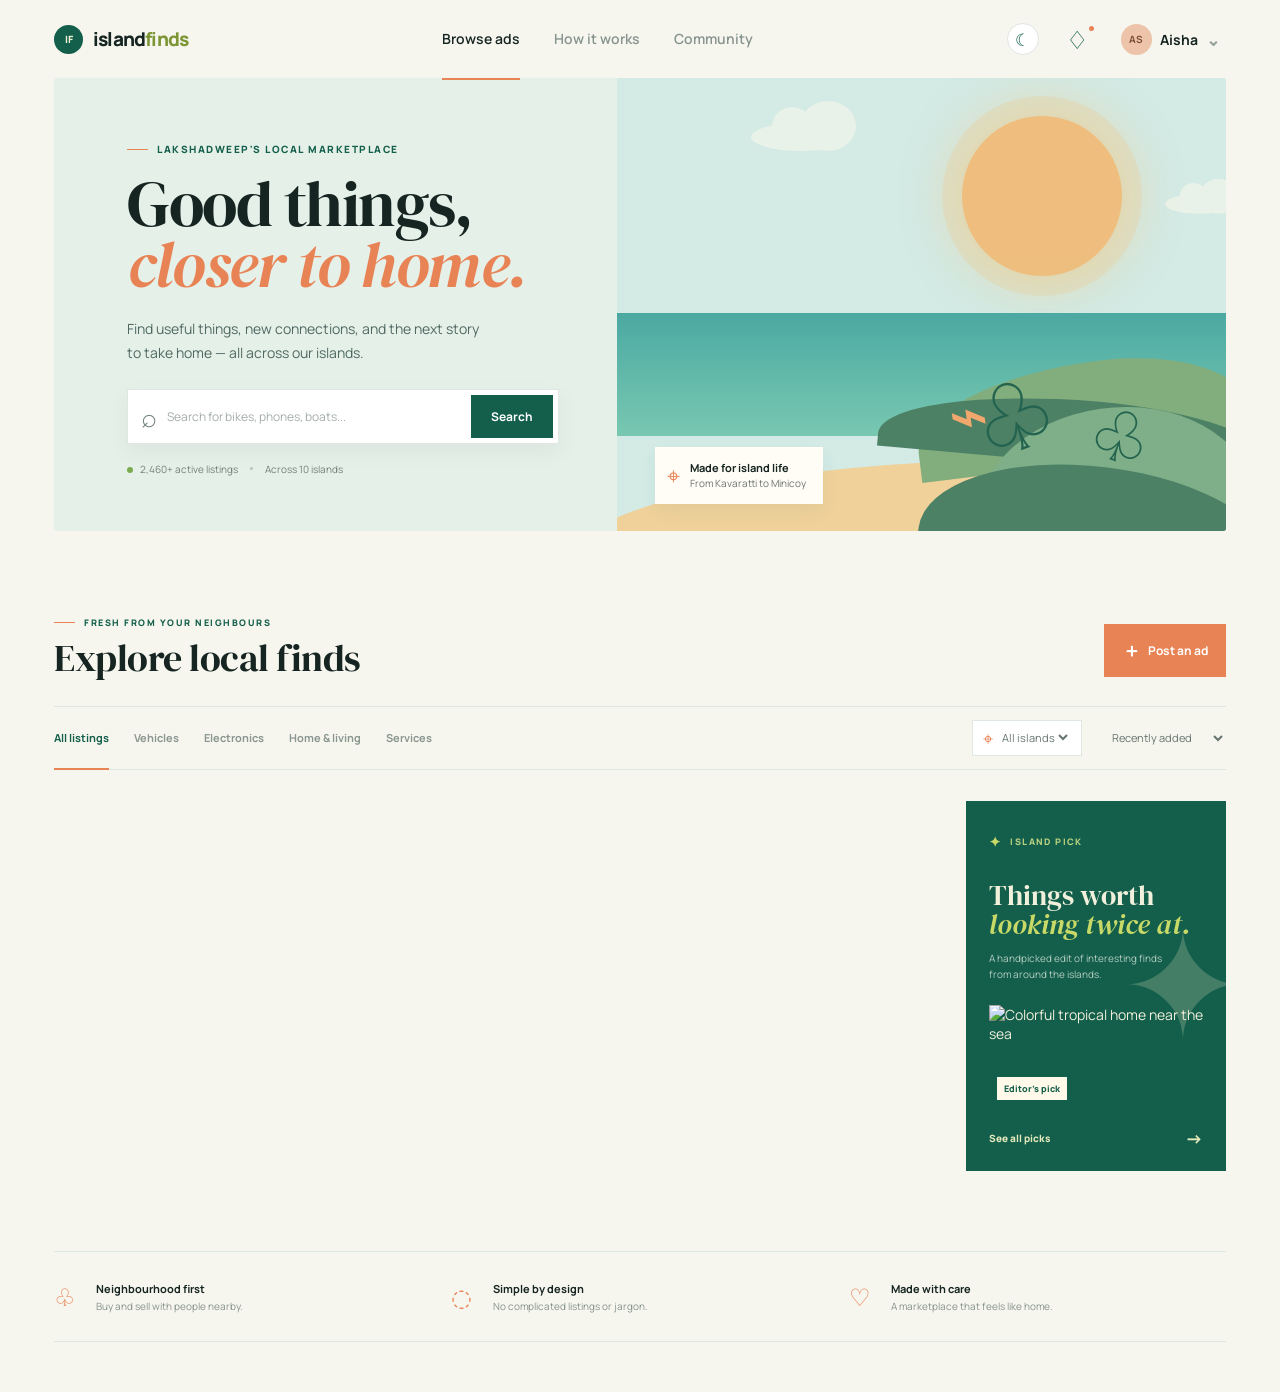
==== commit 6a409b88: "Clarify sun sea sand and land hero" ====
--- a/index.html
+++ b/index.html
@@ -15,10 +15,10 @@
     <a class="brand" href="#top" aria-label="IslandFinds home"><span class="brand-mark">IF</span><span>island<span class="brand-accent">finds</span></span></a>
     <nav class="main-nav" aria-label="Main navigation">
       <a class="active" href="#listings">Browse ads</a>
-      <a href="how.html">How it works</a>
-      <a href="community.html">Community</a>
+      <a href="#how-it-works">How it works</a>
+      <a href="#community">Community</a>
     </nav>
-    <div class="header-actions"><button class="theme-toggle" id="themeToggle" type="button" aria-label="Switch to dark mode" aria-pressed="false"><span class="theme-icon">☾</span></button><button class="icon-button" id="notificationButton" aria-label="Notifications">♢<span class="notification-dot"></span></button><a class="messages-header-link" id="messagesHeaderLink" href="messages.html" hidden>Messages</a><a class="login-header-link" id="loginHeaderLink" href="login.html" hidden>Log in</a><div class="profile-wrap" id="profileWrap" hidden><button class="profile-button" id="profileButton" aria-expanded="false"><span class="avatar">AS</span><span class="profile-name">Aisha</span><span class="admin-badge">Admin</span><span class="chevron">⌄</span></button><div class="profile-menu" id="profileMenu"><strong>Hi, Aisha</strong><a href="admin.html" id="adminLink">Admin dashboard</a><a href="login.html" id="logoutLink">Log out</a></div></div></div>
+    <div class="header-actions"><button class="theme-toggle" id="themeToggle" type="button" aria-label="Switch to dark mode" aria-pressed="false"><span class="theme-icon">☾</span></button><button class="icon-button" id="notificationButton" aria-label="Notifications">♢<span class="notification-dot"></span></button><div class="profile-wrap"><button class="profile-button" id="profileButton" aria-expanded="false"><span class="avatar">AS</span><span class="profile-name">Aisha</span><span class="chevron">⌄</span></button><div class="profile-menu" id="profileMenu"><strong>Hi, Aisha</strong><a href="login.html" id="logoutLink">Log out</a></div></div></div>
   </header>
 
   <main id="top">
@@ -32,10 +32,10 @@
           <input id="searchInput" type="search" placeholder="Search for bikes, phones, boats..." aria-label="Search listings" />
           <button id="searchButton" class="search-button">Search</button>
         </div>
-        <div class="hero-meta"><span><span class="pulse"></span> <strong id="activeListingCount">0</strong> active listings</span><span class="meta-divider"></span><span>Across 10 islands</span></div>
+        <div class="hero-meta"><span><span class="pulse"></span> 2,460+ active listings</span><span class="meta-divider"></span><span>Across 10 islands</span></div>
       </div>
       <div class="hero-art" aria-label="Illustration of the Lakshadweep coastline">
-        <div class="sun"></div><div class="cloud cloud-one"></div><div class="cloud cloud-two"></div><div class="sea-horizon"></div><div class="sand"></div><div class="water-glint glint-one"></div><div class="water-glint glint-two"></div><div class="island island-back"></div><div class="island island-front"></div><div class="palm palm-one">♧</div><div class="palm palm-two">♧</div><div class="boat">⌁</div>
+        <div class="sun"></div><div class="cloud cloud-one"></div><div class="cloud cloud-two"></div><div class="sea-layer"></div><div class="sand-layer"></div><div class="land-layer land-back"></div><div class="land-layer land-front"></div><div class="island island-back"></div><div class="island island-front"></div><div class="palm palm-one">♧</div><div class="palm palm-two">♧</div><div class="boat">⌁</div>
         <div class="art-note"><span class="note-pin">⌖</span><span><strong>Made for island life</strong><br />From Kavaratti to Minicoy</span></div>
       </div>
     </section>
@@ -51,6 +51,6 @@
   <div class="modal-backdrop" id="modalBackdrop" hidden><div class="modal" role="dialog" aria-modal="true" aria-labelledby="modalTitle"><button class="modal-close" id="closeModal" aria-label="Close">×</button><p class="eyebrow small">Put it out there</p><h2 id="modalTitle">Post an ad</h2><p class="modal-intro">Share something useful with your island community.</p><form id="adForm"><label>What are you selling?<input id="adTitle" required placeholder="e.g. Well-kept Hero bicycle" /></label><div class="form-row"><label>Category<select id="adCategory"><option>Vehicles</option><option>Electronics</option><option>Home</option><option>Services</option></select></label><label>Price (₹)<input id="adPrice" type="number" min="0" required placeholder="12,000" /></label></div><label>Island<select id="adLocation"><option>Kavaratti</option><option>Agatti</option><option>Bangaram</option><option>Minicoy</option><option>Andrott</option></select></label><button class="submit-button" type="submit">Publish listing <span>→</span></button></form></div></div>
   <div class="modal-backdrop" id="detailBackdrop" hidden><div class="modal detail-modal" role="dialog" aria-modal="true" aria-labelledby="detailTitle"><button class="modal-close" id="closeDetail" aria-label="Close">×</button><img id="detailImage" class="detail-image" alt=""><p class="eyebrow small" id="detailCategory"></p><h2 id="detailTitle"></h2><div class="detail-price" id="detailPrice"></div><p class="detail-description" id="detailDescription"></p><div class="detail-meta"><span id="detailLocation"></span><span id="detailTime"></span></div><button class="submit-button" id="contactSeller" type="button">Message seller <span>→</span></button></div></div>
   <div class="toast" id="toast" role="status"></div>
-  <script src="app.js?v=2"></script>
+  <script src="app.js"></script>
 </body>
 </html>
--- a/style.css
+++ b/style.css
@@ -1,15 +1,7 @@
-.messages-header-link{color:var(--green);font-size:11px;font-weight:800}.messages-page{min-height:100vh;background:var(--cream)}.messages-shell{max-width:1172px;margin:48px auto 80px}.messages-heading{display:flex;justify-content:space-between;align-items:flex-end;margin-bottom:30px}.messages-heading h1{font-family:'DM Serif Display',serif;font-size:52px;font-weight:400;margin:0 0 7px}.messages-heading p:last-child{color:var(--muted);font-size:12px;margin:0}.inbox-layout{display:grid;grid-template-columns:350px 1fr;min-height:500px;border:1px solid var(--line);background:var(--paper)}.conversation-list{border-right:1px solid var(--line)}.conversation-header{display:flex;justify-content:space-between;align-items:center;padding:21px 23px;border-bottom:1px solid var(--line)}.conversation-header h2{font-family:'DM Serif Display',serif;font-size:28px;font-weight:400;margin:0}.conversation-header span{background:var(--orange);color:#fff;border-radius:50%;height:22px;min-width:22px;display:grid;place-items:center;font-size:10px;font-weight:800}.conversation-row{width:100%;display:grid;grid-template-columns:32px 1fr auto;gap:10px;text-align:left;background:none;border-bottom:1px solid var(--line);padding:17px 19px;color:var(--ink)}.conversation-row.active{background:#eaf1e8}.conversation-row>span:nth-child(2){min-width:0}.conversation-row strong,.conversation-row small,.conversation-row em{display:block;overflow:hidden;text-overflow:ellipsis;white-space:nowrap}.conversation-row strong{font-size:11px}.conversation-row small{color:var(--orange);font-size:9px;margin:4px 0}.conversation-row em{color:var(--muted);font-size:10px;font-style:normal}.conversation-row time{color:var(--muted);font-size:9px}.conversation-empty{text-align:center;color:var(--muted);font-size:11px;line-height:1.7;padding:55px 20px}.chat-panel{position:relative}.chat-empty{height:100%;display:grid;place-content:center;text-align:center;padding:30px}.chat-empty span{color:var(--orange);font-size:38px}.chat-empty h2{font-family:'DM Serif Display',serif;font-weight:400;font-size:31px;margin:13px 0 6px}.chat-empty p{color:var(--muted);font-size:11px;max-width:260px;line-height:1.6;margin:0 auto}.chat-header{display:flex;gap:11px;align-items:center;padding:19px 24px;border-bottom:1px solid var(--line)}.chat-header strong,.chat-header small{display:block}.chat-header strong{font-size:12px}.chat-header small{color:var(--orange);font-size:9px;margin-top:3px}.chat-messages{display:flex;flex-direction:column;gap:10px;padding:25px;height:350px;overflow:auto;background:var(--cream)}.chat-bubble{max-width:70%;padding:11px 13px;font-size:11px;line-height:1.5}.chat-bubble.theirs{background:var(--paper);align-self:flex-start}.chat-bubble.mine{background:var(--green);color:#fff;align-self:flex-end}.message-form{display:flex;gap:8px;padding:15px 20px;border-top:1px solid var(--line)}.message-form input{flex:1;border:1px solid var(--line);background:var(--cream);padding:12px;outline:0;color:var(--ink);font-size:11px}.message-form button{width:42px;background:var(--orange);color:#fff;font-size:18px}.dark-mode .conversation-row.active{background:#29453b}.dark-mode .chat-messages{background:#142a24}.dark-mode .message-form input{background:#263d36}
-@media(max-width:700px){.messages-shell{margin:30px 15px 55px}.messages-heading{display:block}.messages-heading .post-ad-button{display:inline-block;margin-top:20px}.messages-heading h1{font-size:45px}.inbox-layout{display:block}.conversation-list{border-right:0;border-bottom:1px solid var(--line)}.conversation-empty{padding:30px}.chat-panel{min-height:420px}.chat-messages{height:270px}.admin-badge{white-space:nowrap}}
-.info-page{min-height:100vh;background:var(--cream)}.info-shell{max-width:1172px;margin:48px auto 80px}.info-hero{background:var(--green);color:#eef1d2;padding:65px 75px;min-height:350px}.info-hero h1,.community-hero h1{font-family:'DM Serif Display',serif;font-weight:400;font-size:62px;line-height:.96;margin:24px 0}.info-hero h1 em,.community-hero h1 em{color:var(--lime)}.info-hero>p:not(.eyebrow),.community-hero p:not(.eyebrow){max-width:390px;color:#bfd3c5;font-size:13px;line-height:1.7;margin-bottom:25px}.steps-grid{display:grid;grid-template-columns:repeat(3,1fr);gap:1px;background:var(--line);margin-top:38px}.steps-grid article{background:var(--paper);padding:28px 26px 30px;min-height:220px}.step-number{color:var(--orange);font-size:11px;font-weight:800;letter-spacing:1px}.steps-grid h2,.island-list h2{font-family:'DM Serif Display',serif;font-weight:400;font-size:30px;margin:25px 0 10px}.steps-grid p{color:var(--muted);font-size:11px;line-height:1.7}.steps-grid a{color:var(--green);font-size:10px;font-weight:800}.steps-grid a span{font-size:16px;margin-left:8px}.info-band{display:grid;grid-template-columns:repeat(3,1fr);border-top:1px solid var(--line);border-bottom:1px solid var(--line);margin-top:48px;padding:25px 0;gap:25px}.info-band div{display:grid;grid-template-columns:28px 1fr;column-gap:9px}.info-band span{grid-row:span 2;color:var(--orange);font-size:22px}.info-band strong{font-size:11px}.info-band p{color:var(--muted);font-size:10px;line-height:1.5;margin:5px 0}.community-hero{display:flex;justify-content:space-between;align-items:center;background:#dbeee7;padding:55px 75px;min-height:355px}.community-hero p:not(.eyebrow){color:#58736a}.community-art{height:190px;width:190px;border-radius:50%;background:var(--orange);color:#fff4df;display:flex;flex-direction:column;justify-content:center;align-items:center;transform:rotate(7deg);box-shadow:18px 18px 0 #c5d96c}.community-art span{font-size:62px;line-height:1}.community-art strong{font-size:15px;margin-top:10px}.community-art small{font-size:9px;margin-top:4px}.community-grid{display:grid;grid-template-columns:1fr 330px;gap:18px;margin-top:28px}.community-card{background:var(--paper);padding:27px;border:1px solid var(--line)}.community-card h2{font-family:'DM Serif Display',serif;font-weight:400;font-size:30px;margin:10px 0 22px}.topic-row{display:grid;grid-template-columns:28px 1fr auto;gap:10px;align-items:start;padding:17px 0;border-top:1px solid var(--line)}.topic-icon{color:var(--orange);font-size:20px}.topic-row strong{font-size:11px}.topic-row p{color:var(--muted);font-size:10px;line-height:1.5;margin:5px 0 0}.topic-row b{color:var(--muted);font-size:9px;font-weight:600}.dark-link{color:var(--green)!important;margin-top:14px}.join-card{background:var(--green);color:#eef1d2}.join-card h2{font-size:35px;margin-top:28px}.join-card p{color:#bcd1c4;font-size:11px;line-height:1.7;max-width:210px;margin-bottom:29px}.join-icon{font-size:38px;color:var(--lime)}.island-list{border-top:1px solid var(--line);margin-top:42px;padding-top:24px;display:flex;justify-content:space-between;align-items:center}.island-list h2{margin:0}.island-pills{display:flex;flex-wrap:wrap;justify-content:flex-end;gap:8px;max-width:580px}.island-pills span{padding:9px 13px;border:1px solid var(--line);background:var(--paper);font-size:10px;color:var(--green);font-weight:700}
-@media(max-width:700px){.info-shell{margin:25px 15px 55px}.info-hero,.community-hero{padding:42px 28px;min-height:0}.info-hero h1,.community-hero h1{font-size:48px}.steps-grid,.info-band,.community-grid{grid-template-columns:1fr}.info-band{gap:18px}.community-hero{display:block}.community-art{width:150px;height:150px;margin:35px auto 0}.community-grid{gap:14px}.island-list{display:block}.island-pills{justify-content:flex-start;margin-top:18px}.main-nav{display:none}}
-.art-note,.art-note strong{color:#162522!important}
-.photo-preview{display:block;width:100%;height:90px;object-fit:cover;margin-top:6px}.auth-form input[type=file],#adImage{padding:9px;background:#fff;color:var(--muted)}.dark-mode #adImage{background:#263d36;color:var(--ink)}
-.admin-page{min-height:100vh;background:var(--cream)}.admin-shell{max-width:1172px;margin:48px auto 80px}.admin-heading{display:flex;justify-content:space-between;align-items:flex-end;margin-bottom:34px}.admin-heading h1{font-family:'DM Serif Display',serif;font-size:48px;font-weight:400;margin:0 0 8px}.admin-heading>div>p:last-child{color:var(--muted);margin:0}.admin-user{color:var(--green);text-decoration:none}.stats-grid{display:grid;grid-template-columns:repeat(4,1fr);gap:15px;margin-bottom:30px}.stat-card{background:var(--paper);border:1px solid var(--line);padding:19px;display:grid;grid-template-columns:25px 1fr;column-gap:8px}.stat-icon{grid-row:span 3;color:var(--orange);font-size:20px}.stat-label{color:var(--muted);font-size:10px;font-weight:700}.stat-card strong{font-size:27px;line-height:1.2}.stat-card small{font-size:9px;color:var(--muted)}.positive{color:#709f55!important}.alert-text{color:var(--orange)!important}.admin-content{display:grid;grid-template-columns:1fr 260px;gap:24px}.management-panel{background:var(--paper);border:1px solid var(--line);padding:24px}.panel-heading{display:flex;justify-content:space-between;gap:15px;align-items:flex-end;border-bottom:1px solid var(--line);padding-bottom:21px;margin-bottom:4px}.panel-heading h2{font-family:'DM Serif Display',serif;font-size:30px;font-weight:400;margin:0}.admin-filters{display:flex;gap:8px}.admin-filters input,.admin-filters select{border:1px solid var(--line);background:var(--cream);padding:10px;color:var(--ink);font-size:10px;outline:0}.admin-filters input{width:150px}table{width:100%;border-collapse:collapse;text-align:left;font-size:10px}th{padding:14px 8px;color:var(--muted);font-size:9px;text-transform:uppercase;letter-spacing:.7px}td{padding:15px 8px;border-top:1px solid var(--line);color:var(--muted)}td:first-child{color:var(--ink)}td strong,td small{display:block}td small{font-size:9px;color:var(--muted);margin-top:4px}.status-pill{display:inline-block;padding:5px 7px;text-transform:capitalize;font-weight:800;font-size:9px}.status-pill.approved{color:#4e7f4b;background:#e5f0df}.status-pill.pending{color:#a76a2b;background:#fff0d5}.table-action{background:none;color:var(--orange);font-size:10px;font-weight:800;padding:4px}.admin-side{background:var(--green);color:#eef1d2;padding:27px 23px}.admin-side h2{font-family:'DM Serif Display',serif;font-weight:400;font-size:29px;line-height:1.05;margin:22px 0 27px}.admin-side h2 em{color:var(--lime)}.quick-action{display:flex;justify-content:space-between;width:100%;padding:14px 0;border-top:1px solid #ffffff30;background:none;color:#eaf0d5;text-align:left;font-size:10px;font-weight:700}.quick-action span{font-size:17px;color:var(--lime)}.admin-note{border-top:1px solid #ffffff30;margin-top:30px;padding-top:18px;display:flex;gap:10px;color:#b7d0c1}.admin-note span{color:var(--lime);font-size:18px}.admin-note p{font-size:10px;line-height:1.6;margin:0}.admin-note strong{color:#eef1d2}.admin-empty{text-align:center;color:var(--muted);padding:30px;font-size:11px}.admin-page .topbar{max-width:1172px}.dark-mode .stat-card,.dark-mode .management-panel{background:var(--paper)}.dark-mode .admin-filters input,.dark-mode .admin-filters select{background:#263d36;color:var(--ink)}
-@media(max-width:800px){.admin-shell{margin:35px 20px 60px}.stats-grid{grid-template-columns:repeat(2,1fr)}.admin-content{grid-template-columns:1fr}.admin-side{display:none}}
-@media(max-width:600px){.admin-heading{display:block}.admin-heading .post-ad-button{display:inline-block;margin-top:20px}.admin-heading h1{font-size:40px}.management-panel{padding:15px;overflow:hidden}.panel-heading{display:block}.admin-filters{margin-top:15px}.admin-filters input{width:calc(55% - 4px)}.admin-filters select{width:calc(45% - 4px)}.table-wrap{overflow:auto}table{min-width:620px}.admin-page .topbar{padding:0 15px}.admin-page .header-actions{gap:10px}}
-.admin-badge{background:var(--orange);color:#fff;padding:3px 6px;font-size:8px;text-transform:uppercase;letter-spacing:.6px}.profile-button .admin-badge[hidden]{display:none}
-.hero-art{background:linear-gradient(180deg,#b9e5e3 0%,#d7eee4 54%,#61b9ae 55%,#80c9b2 72%,#dcb982 73%,#f0d39c 100%)}.hero-art:after{content:'';position:absolute;inset:auto 0 0;height:28%;background:linear-gradient(160deg,transparent 20%,#e8c98f 21%,#f4d9a0 65%,#e8c38a 100%);clip-path:ellipse(75% 90% at 70% 100%);opacity:.95}.sun{box-shadow:0 0 0 18px #f2bd7330,0 0 45px 14px #f7c87a55}.sea-horizon{position:absolute;left:0;right:0;top:54%;height:19%;background:linear-gradient(180deg,#4ba9a2,#72c3ae);opacity:.9}.sand{position:absolute;right:-8%;bottom:-4%;width:75%;height:32%;background:#efcf96;border-radius:55% 0 0 0/65% 0 0 0;transform:rotate(-4deg);z-index:1}.water-glint{position:absolute;height:3px;border-radius:50%;background:#d8f1df;opacity:.7;z-index:1}.glint-one{left:8%;top:62%;width:95px;transform:rotate(-5deg)}.glint-two{left:26%;top:67%;width:48px;transform:rotate(7deg)}.island{z-index:2}.palm,.boat{z-index:3}.art-note{z-index:4}
-.login-header-link{color:var(--green);font-size:11px;font-weight:800}.header-actions [hidden]{display:none}
+.hero-art{background:linear-gradient(180deg,#b8e5e4 0%,#d8eee4 52%,#62b9ad 53%,#77c4ad 76%,#f0d29a 77%,#e5bd7f 100%)}.hero-art .sun{box-shadow:0 0 0 20px #f2bd7338,0 0 46px 16px #f7c87a70}.sea-layer{position:absolute;left:0;right:0;top:52%;height:27%;background:linear-gradient(180deg,#4ba9a2,#78c8b1);z-index:1}.sand-layer{position:absolute;left:-8%;right:-8%;bottom:-10%;height:25%;background:#f0d19a;border-radius:50% 50% 0 0/70% 70% 0 0;transform:rotate(-3deg);z-index:2}.land-layer{position:absolute;bottom:15%;background:#6c9c73;z-index:3}.land-back{right:-4%;width:55%;height:22%;border-radius:60% 45% 0 0/75% 70% 0 0;transform:rotate(-7deg);background:#82ad7d}.land-front{right:-8%;width:65%;height:14%;border-radius:55% 45% 0 0/80% 75% 0 0;transform:rotate(5deg);background:#4d8166}.hero-art .island{z-index:4}.hero-art .palm,.hero-art .boat{z-index:5}.hero-art .art-note{z-index:6}
+.guide-page,.community-page{min-height:100vh;background:var(--cream)}.guide-shell,.community-shell{max-width:1172px;margin:48px auto 80px}.guide-hero,.community-hero{display:grid;grid-template-columns:1fr 1fr;min-height:390px;background:var(--green);overflow:hidden}.guide-hero-copy,.community-hero-copy{align-self:center;padding:58px 64px}.guide-hero h1,.community-hero h1{font-family:'DM Serif Display',serif;font-size:60px;line-height:.96;font-weight:400;color:#eef1d2;margin:22px 0}.guide-hero h1 em,.community-hero h1 em{color:var(--lime)}.guide-hero-copy>p:not(.eyebrow),.community-hero-copy>p:not(.eyebrow){max-width:360px;color:#bdd3c5;font-size:12px;line-height:1.75;margin:0 0 24px}.guide-hero-image,.community-hero-image{min-height:390px}.guide-hero-image img,.community-hero-image img{width:100%;height:100%;display:block;object-fit:cover}.guide-section{margin-top:52px}.section-intro{margin-bottom:25px}.section-intro h2,.island-list h2{font-family:'DM Serif Display',serif;font-size:36px;font-weight:400;margin:0}.steps-grid{display:grid;grid-template-columns:repeat(3,1fr);gap:1px;background:var(--line)}.steps-grid article{background:var(--paper);padding:28px;min-height:220px}.step-number{color:var(--orange);font-size:11px;font-weight:800;letter-spacing:1px}.steps-grid h3{font-family:'DM Serif Display',serif;font-weight:400;font-size:28px;margin:24px 0 8px}.steps-grid p{color:var(--muted);font-size:11px;line-height:1.7;min-height:56px}.steps-grid a,.community-link{color:var(--green);font-size:10px;font-weight:800}.steps-grid a span,.community-link span{font-size:16px;margin-left:8px}.guide-values{display:grid;grid-template-columns:repeat(3,1fr);gap:24px;border-top:1px solid var(--line);border-bottom:1px solid var(--line);padding:25px 0;margin-top:48px}.guide-values div{display:grid;grid-template-columns:28px 1fr;column-gap:9px}.guide-values span{grid-row:span 2;color:var(--orange);font-size:22px}.guide-values strong{font-size:11px}.guide-values p{color:var(--muted);font-size:10px;line-height:1.5;margin:5px 0}.community-hero{background:#d9ece6}.community-hero h1{color:var(--ink)}.community-hero-copy>p:not(.eyebrow){color:#57736a}.community-content{display:grid;grid-template-columns:1fr 330px;gap:20px;margin-top:32px}.community-card{background:var(--paper);border:1px solid var(--line);padding:28px}.community-card h2{font-family:'DM Serif Display',serif;font-size:31px;font-weight:400;margin:10px 0 22px}.topic-row{display:grid;grid-template-columns:28px 1fr auto;gap:10px;border-top:1px solid var(--line);padding:16px 0}.topic-icon{color:var(--orange);font-size:20px}.topic-row strong{font-size:11px}.topic-row p{color:var(--muted);font-size:10px;line-height:1.5;margin:5px 0 0}.topic-row b{color:var(--muted);font-size:9px;font-weight:600}.community-link{display:inline-block;margin-top:14px}.join-card{background:var(--green);color:#eef1d2}.join-card h2{font-size:34px;margin-top:27px}.join-card p{color:#bdd3c5;font-size:11px;line-height:1.7;max-width:220px;margin-bottom:28px}.join-icon{font-size:37px;color:var(--lime)}.island-list{display:flex;justify-content:space-between;align-items:center;border-top:1px solid var(--line);margin-top:46px;padding-top:24px}.island-list h2{font-size:30px}.island-pills{display:flex;flex-wrap:wrap;justify-content:flex-end;gap:8px;max-width:600px}.island-pills span{border:1px solid var(--line);background:var(--paper);color:var(--green);font-size:10px;font-weight:700;padding:9px 12px}
+@media(max-width:700px){.guide-shell,.community-shell{margin:25px 15px 55px}.guide-hero,.community-hero{display:block}.guide-hero-copy,.community-hero-copy{padding:40px 27px}.guide-hero h1,.community-hero h1{font-size:48px}.guide-hero-image,.community-hero-image{height:260px;min-height:0}.steps-grid,.guide-values,.community-content{grid-template-columns:1fr}.steps-grid p{min-height:0}.guide-values{gap:18px}.community-content{gap:14px}.community-card{padding:23px}.island-list{display:block}.island-pills{justify-content:flex-start;margin-top:18px}.main-nav{display:none}}
+.dark-mode .art-note,.dark-mode .art-note strong,.dark-mode .art-note span{color:#162522!important}.dark-mode .condition{color:#162522!important}
 .theme-toggle{width:32px;height:32px;border:1px solid var(--line);border-radius:50%;background:var(--paper);color:var(--green);display:grid;place-items:center;font-size:17px;transition:background .2s,color .2s}.theme-toggle:hover{background:var(--green);color:#fff}.dark-mode{--ink:#edf2e9;--muted:#a4b3aa;--line:#344a42;--cream:#14231f;--paper:#1d302a;--green:#72b59a;--sea:#24483f;background:var(--cream)}.dark-mode .topbar{background:var(--cream)}.dark-mode .hero-shell{background:#203e36}.dark-mode .hero-art{background:#18352f}.dark-mode .listing-card,.dark-mode .modal,.dark-mode .profile-menu,.dark-mode .search-wrap,.dark-mode .location-select,.dark-mode .sort-select{background:var(--paper);color:var(--ink)}.dark-mode .hero-text,.dark-mode .listing-location,.dark-mode .side-copy,.dark-mode .trust-strip div span:last-child{color:#abc0b5}.dark-mode .search-wrap input,.dark-mode .modal input,.dark-mode .modal select{background:#263d36;color:var(--ink)}.dark-mode .search-wrap input::placeholder{color:#91a79c}.dark-mode .side-panel{background:#0f493a}.dark-mode .modal-backdrop{background:#061713cc}
 .listing-card{cursor:pointer}.listing-card:focus-visible{outline:2px solid var(--orange);outline-offset:3px}.detail-modal{max-width:520px}.detail-image{width:100%;height:200px;object-fit:cover;margin-bottom:20px}.detail-modal h2{margin-bottom:8px}.detail-price{color:var(--green);font-size:20px;font-weight:800;margin-bottom:15px}.detail-description{color:var(--muted);font-size:12px;line-height:1.7;margin:0 0 20px}.detail-meta{display:flex;justify-content:space-between;border-top:1px solid var(--line);padding:15px 0 18px;color:#788780;font-size:10px}
  .profile-wrap{position:relative}.profile-menu{display:none;position:absolute;right:0;top:42px;z-index:3;background:#fff;padding:14px 16px;min-width:145px;box-shadow:0 12px 28px #224a3a20;border:1px solid var(--line)}.profile-menu.visible{display:grid;gap:10px}.profile-menu strong{font-size:11px}.profile-menu a{color:var(--orange);font-size:11px;font-weight:800}.back-link{color:var(--green);font-size:11px;font-weight:800}.auth-page{min-height:100vh;background:#e5f0e9}.auth-layout{max-width:920px;min-height:620px;margin:35px auto 60px;display:grid;grid-template-columns:1fr 1fr;background:var(--cream);box-shadow:0 20px 50px #376d5b18}.auth-art{padding:80px 55px;background:var(--green);color:#edf0d4}.auth-art h1{font-family:'DM Serif Display',serif;font-size:57px;line-height:.96;font-weight:400;margin:25px 0}.auth-art h1 em{color:var(--lime)}.auth-art>p:last-of-type{color:#bdd2c4;line-height:1.7;max-width:270px;font-size:12px}.auth-stamp{display:flex;align-items:center;gap:10px;color:var(--lime);font-size:28px;margin-top:105px}.auth-stamp span{font-size:10px;line-height:1.6;color:#bbd0c4}.auth-stamp strong{color:#edf0d4}.auth-card{padding:82px 54px}.auth-card-head h2{font-family:'DM Serif Display',serif;font-weight:400;font-size:43px;margin:0 0 7px}.auth-card-head>p:last-child{color:var(--muted);font-size:12px;margin:0 0 30px}.auth-form{display:grid;gap:17px}.auth-form label{display:grid;gap:7px;color:var(--green);font-size:10px;text-transform:uppercase;font-weight:800;letter-spacing:.5px}.auth-form input{border:1px solid var(--line);background:#fff;padding:13px;outline:0;font-size:12px;color:var(--ink)}.forgot-link{color:var(--orange);font-size:10px;font-weight:800;margin-top:-5px}.auth-switch{font-size:11px;text-align:center;color:var(--muted);margin-top:25px}.auth-switch a{color:var(--green);font-weight:800}.auth-message{font-size:11px;color:var(--green);text-align:center;margin-top:16px;min-height:16px}.auth-message.visible{font-weight:700}.check-label{display:flex!important;align-items:center;gap:7px!important;color:var(--muted)!important;text-transform:none!important;letter-spacing:0!important;font-weight:600!important}.check-label input{width:15px;height:15px;accent-color:var(--green)}
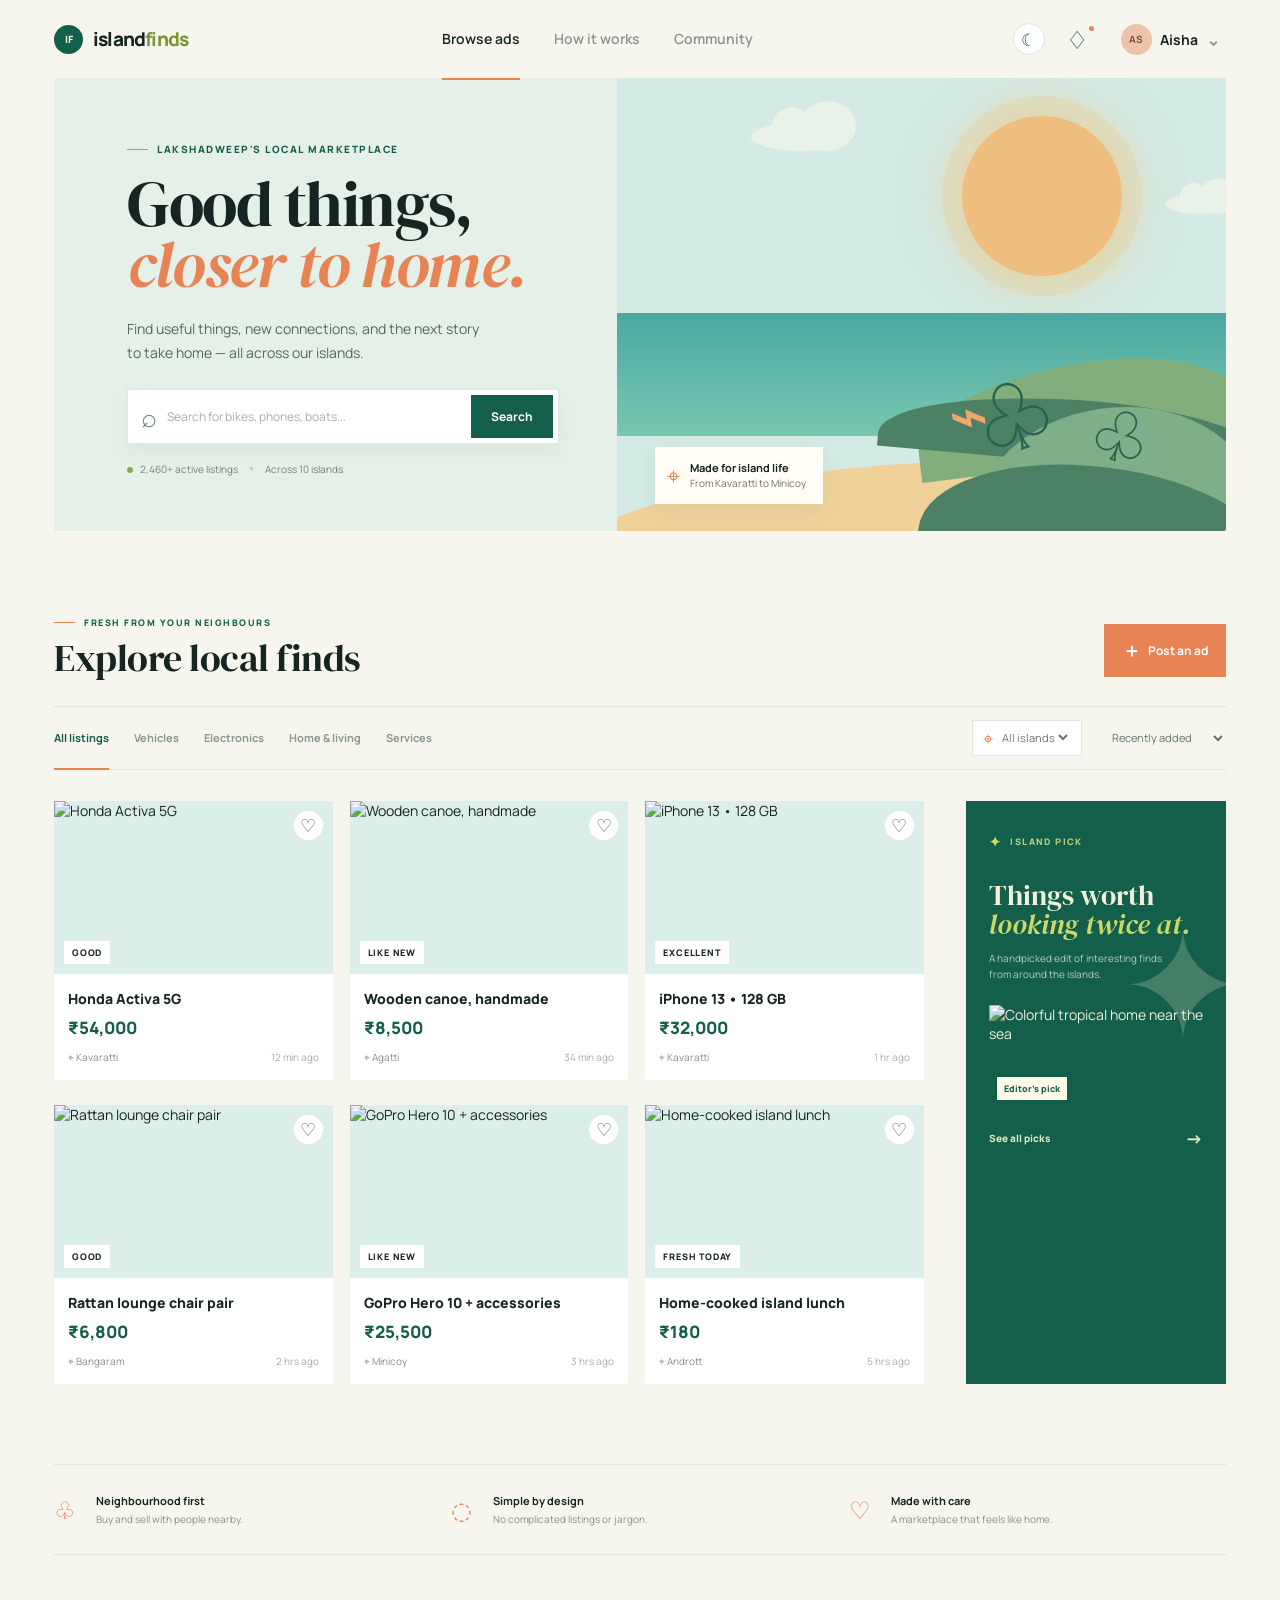
==== commit 2668987d: "Connect homepage actions and navigation" ====
--- a/index.html
+++ b/index.html
@@ -15,8 +15,8 @@
     <a class="brand" href="#top" aria-label="IslandFinds home"><span class="brand-mark">IF</span><span>island<span class="brand-accent">finds</span></span></a>
     <nav class="main-nav" aria-label="Main navigation">
       <a class="active" href="#listings">Browse ads</a>
-      <a href="#how-it-works">How it works</a>
-      <a href="#community">Community</a>
+      <a href="how.html">How it works</a>
+      <a href="community.html">Community</a>
     </nav>
     <div class="header-actions"><button class="theme-toggle" id="themeToggle" type="button" aria-label="Switch to dark mode" aria-pressed="false"><span class="theme-icon">☾</span></button><button class="icon-button" id="notificationButton" aria-label="Notifications">♢<span class="notification-dot"></span></button><div class="profile-wrap"><button class="profile-button" id="profileButton" aria-expanded="false"><span class="avatar">AS</span><span class="profile-name">Aisha</span><span class="chevron">⌄</span></button><div class="profile-menu" id="profileMenu"><strong>Hi, Aisha</strong><a href="login.html" id="logoutLink">Log out</a></div></div></div>
   </header>
--- a/style.css
+++ b/style.css
@@ -1,3 +1,4 @@
+.theme-toggle{transform:translateX(6px)}
 .hero-art{background:linear-gradient(180deg,#b8e5e4 0%,#d8eee4 52%,#62b9ad 53%,#77c4ad 76%,#f0d29a 77%,#e5bd7f 100%)}.hero-art .sun{box-shadow:0 0 0 20px #f2bd7338,0 0 46px 16px #f7c87a70}.sea-layer{position:absolute;left:0;right:0;top:52%;height:27%;background:linear-gradient(180deg,#4ba9a2,#78c8b1);z-index:1}.sand-layer{position:absolute;left:-8%;right:-8%;bottom:-10%;height:25%;background:#f0d19a;border-radius:50% 50% 0 0/70% 70% 0 0;transform:rotate(-3deg);z-index:2}.land-layer{position:absolute;bottom:15%;background:#6c9c73;z-index:3}.land-back{right:-4%;width:55%;height:22%;border-radius:60% 45% 0 0/75% 70% 0 0;transform:rotate(-7deg);background:#82ad7d}.land-front{right:-8%;width:65%;height:14%;border-radius:55% 45% 0 0/80% 75% 0 0;transform:rotate(5deg);background:#4d8166}.hero-art .island{z-index:4}.hero-art .palm,.hero-art .boat{z-index:5}.hero-art .art-note{z-index:6}
 .guide-page,.community-page{min-height:100vh;background:var(--cream)}.guide-shell,.community-shell{max-width:1172px;margin:48px auto 80px}.guide-hero,.community-hero{display:grid;grid-template-columns:1fr 1fr;min-height:390px;background:var(--green);overflow:hidden}.guide-hero-copy,.community-hero-copy{align-self:center;padding:58px 64px}.guide-hero h1,.community-hero h1{font-family:'DM Serif Display',serif;font-size:60px;line-height:.96;font-weight:400;color:#eef1d2;margin:22px 0}.guide-hero h1 em,.community-hero h1 em{color:var(--lime)}.guide-hero-copy>p:not(.eyebrow),.community-hero-copy>p:not(.eyebrow){max-width:360px;color:#bdd3c5;font-size:12px;line-height:1.75;margin:0 0 24px}.guide-hero-image,.community-hero-image{min-height:390px}.guide-hero-image img,.community-hero-image img{width:100%;height:100%;display:block;object-fit:cover}.guide-section{margin-top:52px}.section-intro{margin-bottom:25px}.section-intro h2,.island-list h2{font-family:'DM Serif Display',serif;font-size:36px;font-weight:400;margin:0}.steps-grid{display:grid;grid-template-columns:repeat(3,1fr);gap:1px;background:var(--line)}.steps-grid article{background:var(--paper);padding:28px;min-height:220px}.step-number{color:var(--orange);font-size:11px;font-weight:800;letter-spacing:1px}.steps-grid h3{font-family:'DM Serif Display',serif;font-weight:400;font-size:28px;margin:24px 0 8px}.steps-grid p{color:var(--muted);font-size:11px;line-height:1.7;min-height:56px}.steps-grid a,.community-link{color:var(--green);font-size:10px;font-weight:800}.steps-grid a span,.community-link span{font-size:16px;margin-left:8px}.guide-values{display:grid;grid-template-columns:repeat(3,1fr);gap:24px;border-top:1px solid var(--line);border-bottom:1px solid var(--line);padding:25px 0;margin-top:48px}.guide-values div{display:grid;grid-template-columns:28px 1fr;column-gap:9px}.guide-values span{grid-row:span 2;color:var(--orange);font-size:22px}.guide-values strong{font-size:11px}.guide-values p{color:var(--muted);font-size:10px;line-height:1.5;margin:5px 0}.community-hero{background:#d9ece6}.community-hero h1{color:var(--ink)}.community-hero-copy>p:not(.eyebrow){color:#57736a}.community-content{display:grid;grid-template-columns:1fr 330px;gap:20px;margin-top:32px}.community-card{background:var(--paper);border:1px solid var(--line);padding:28px}.community-card h2{font-family:'DM Serif Display',serif;font-size:31px;font-weight:400;margin:10px 0 22px}.topic-row{display:grid;grid-template-columns:28px 1fr auto;gap:10px;border-top:1px solid var(--line);padding:16px 0}.topic-icon{color:var(--orange);font-size:20px}.topic-row strong{font-size:11px}.topic-row p{color:var(--muted);font-size:10px;line-height:1.5;margin:5px 0 0}.topic-row b{color:var(--muted);font-size:9px;font-weight:600}.community-link{display:inline-block;margin-top:14px}.join-card{background:var(--green);color:#eef1d2}.join-card h2{font-size:34px;margin-top:27px}.join-card p{color:#bdd3c5;font-size:11px;line-height:1.7;max-width:220px;margin-bottom:28px}.join-icon{font-size:37px;color:var(--lime)}.island-list{display:flex;justify-content:space-between;align-items:center;border-top:1px solid var(--line);margin-top:46px;padding-top:24px}.island-list h2{font-size:30px}.island-pills{display:flex;flex-wrap:wrap;justify-content:flex-end;gap:8px;max-width:600px}.island-pills span{border:1px solid var(--line);background:var(--paper);color:var(--green);font-size:10px;font-weight:700;padding:9px 12px}
 @media(max-width:700px){.guide-shell,.community-shell{margin:25px 15px 55px}.guide-hero,.community-hero{display:block}.guide-hero-copy,.community-hero-copy{padding:40px 27px}.guide-hero h1,.community-hero h1{font-size:48px}.guide-hero-image,.community-hero-image{height:260px;min-height:0}.steps-grid,.guide-values,.community-content{grid-template-columns:1fr}.steps-grid p{min-height:0}.guide-values{gap:18px}.community-content{gap:14px}.community-card{padding:23px}.island-list{display:block}.island-pills{justify-content:flex-start;margin-top:18px}.main-nav{display:none}}
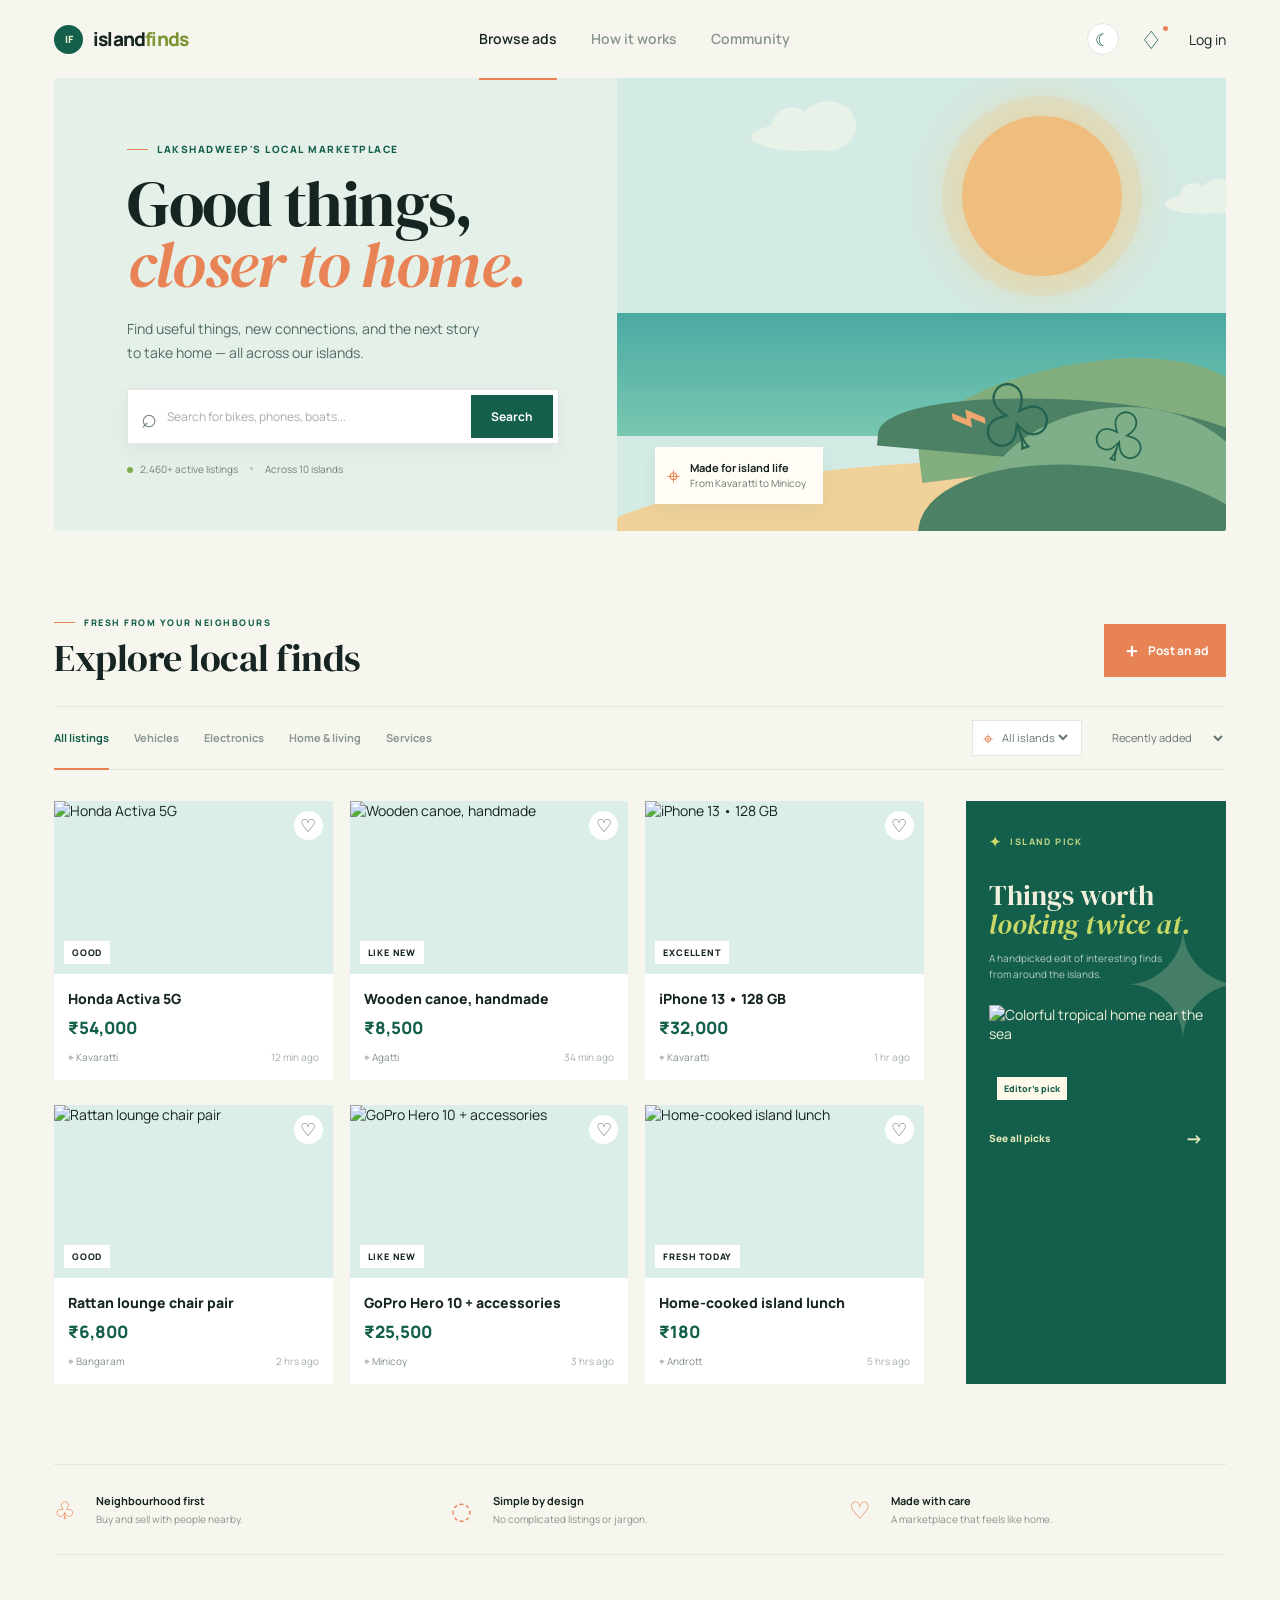
==== commit e0f71358: "Start homepage signed out" ====
--- a/index.html
+++ b/index.html
@@ -18,7 +18,7 @@
       <a href="how.html">How it works</a>
       <a href="community.html">Community</a>
     </nav>
-    <div class="header-actions"><button class="theme-toggle" id="themeToggle" type="button" aria-label="Switch to dark mode" aria-pressed="false"><span class="theme-icon">☾</span></button><button class="icon-button" id="notificationButton" aria-label="Notifications">♢<span class="notification-dot"></span></button><div class="profile-wrap"><button class="profile-button" id="profileButton" aria-expanded="false"><span class="avatar">AS</span><span class="profile-name">Aisha</span><span class="chevron">⌄</span></button><div class="profile-menu" id="profileMenu"><strong>Hi, Aisha</strong><a href="login.html" id="logoutLink">Log out</a></div></div></div>
+    <div class="header-actions"><button class="theme-toggle" id="themeToggle" type="button" aria-label="Switch to dark mode" aria-pressed="false"><span class="theme-icon">☾</span></button><button class="icon-button" id="notificationButton" aria-label="Notifications">♢<span class="notification-dot"></span></button><a class="login-header-link" id="loginHeaderLink" href="login.html">Log in</a><div class="profile-wrap" id="profileWrap" hidden><button class="profile-button" id="profileButton" aria-expanded="false"><span class="avatar">AS</span><span class="profile-name">Aisha</span><span class="chevron">⌄</span></button><div class="profile-menu" id="profileMenu"><strong>Hi, Aisha</strong><a href="login.html" id="logoutLink">Log out</a></div></div></div>
   </header>
 
   <main id="top">
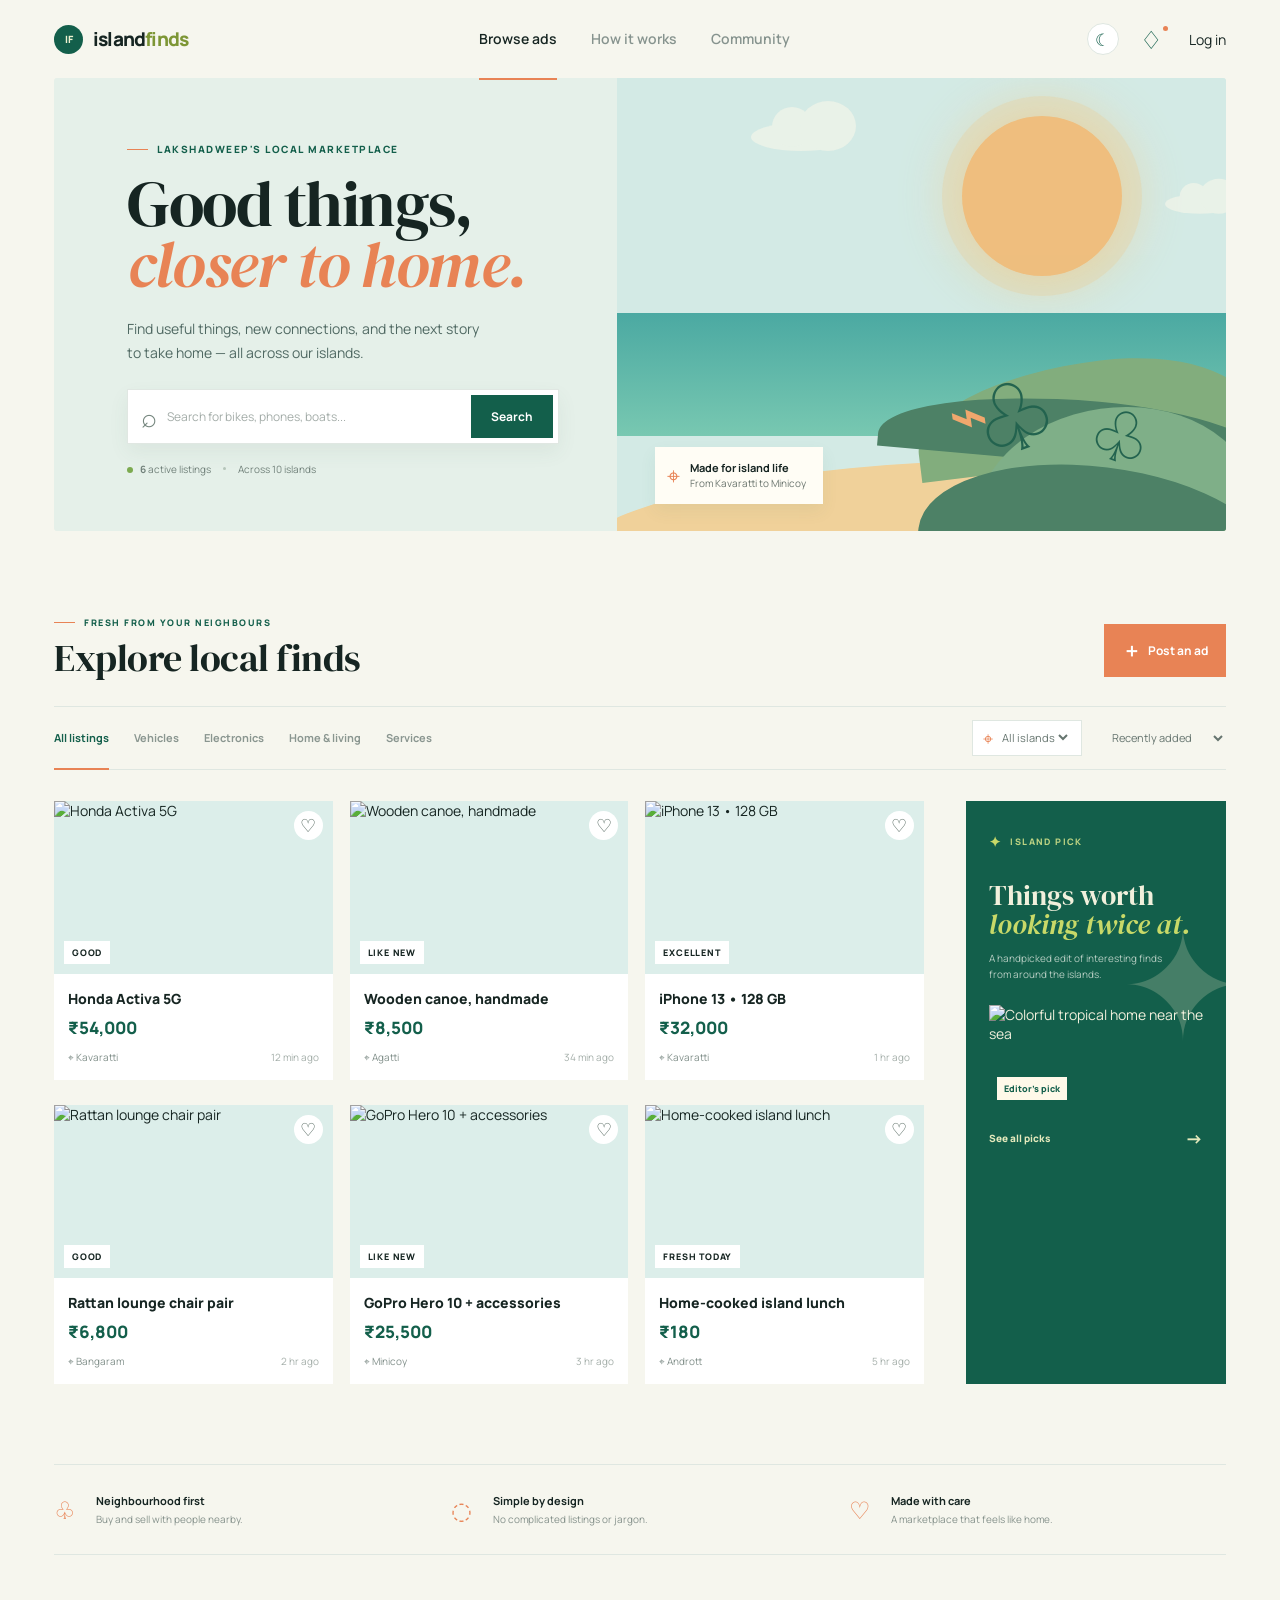
==== commit cd603a95: "Use accurate listing counts and times" ====
--- a/index.html
+++ b/index.html
@@ -18,7 +18,7 @@
       <a href="how.html">How it works</a>
       <a href="community.html">Community</a>
     </nav>
-    <div class="header-actions"><button class="theme-toggle" id="themeToggle" type="button" aria-label="Switch to dark mode" aria-pressed="false"><span class="theme-icon">☾</span></button><button class="icon-button" id="notificationButton" aria-label="Notifications">♢<span class="notification-dot"></span></button><a class="login-header-link" id="loginHeaderLink" href="login.html">Log in</a><div class="profile-wrap" id="profileWrap" hidden><button class="profile-button" id="profileButton" aria-expanded="false"><span class="avatar">AS</span><span class="profile-name">Aisha</span><span class="chevron">⌄</span></button><div class="profile-menu" id="profileMenu"><strong>Hi, Aisha</strong><a href="login.html" id="logoutLink">Log out</a></div></div></div>
+    <div class="header-actions"><button class="theme-toggle" id="themeToggle" type="button" aria-label="Switch to dark mode" aria-pressed="false"><span class="theme-icon">☾</span></button><button class="icon-button" id="notificationButton" aria-label="Notifications">♢<span class="notification-dot"></span></button><a class="login-header-link" id="loginHeaderLink" href="login.html">Log in</a><div class="profile-wrap" id="profileWrap" hidden><button class="profile-button" id="profileButton" aria-expanded="false"><span class="avatar">AS</span><span class="profile-name">Neoo</span><span class="admin-badge">Admin</span><span class="chevron">⌄</span></button><div class="profile-menu" id="profileMenu"><strong>Hi, Neoo</strong><a href="admin.html" id="adminLink">Admin dashboard</a><a href="login.html" id="logoutLink">Log out</a></div></div></div>
   </header>
 
   <main id="top">
@@ -32,7 +32,7 @@
           <input id="searchInput" type="search" placeholder="Search for bikes, phones, boats..." aria-label="Search listings" />
           <button id="searchButton" class="search-button">Search</button>
         </div>
-        <div class="hero-meta"><span><span class="pulse"></span> 2,460+ active listings</span><span class="meta-divider"></span><span>Across 10 islands</span></div>
+        <div class="hero-meta"><span><span class="pulse"></span> <strong id="activeListingCount">0</strong> active listings</span><span class="meta-divider"></span><span>Across 10 islands</span></div>
       </div>
       <div class="hero-art" aria-label="Illustration of the Lakshadweep coastline">
         <div class="sun"></div><div class="cloud cloud-one"></div><div class="cloud cloud-two"></div><div class="sea-layer"></div><div class="sand-layer"></div><div class="land-layer land-back"></div><div class="land-layer land-front"></div><div class="island island-back"></div><div class="island island-front"></div><div class="palm palm-one">♧</div><div class="palm palm-two">♧</div><div class="boat">⌁</div>
@@ -51,6 +51,6 @@
   <div class="modal-backdrop" id="modalBackdrop" hidden><div class="modal" role="dialog" aria-modal="true" aria-labelledby="modalTitle"><button class="modal-close" id="closeModal" aria-label="Close">×</button><p class="eyebrow small">Put it out there</p><h2 id="modalTitle">Post an ad</h2><p class="modal-intro">Share something useful with your island community.</p><form id="adForm"><label>What are you selling?<input id="adTitle" required placeholder="e.g. Well-kept Hero bicycle" /></label><div class="form-row"><label>Category<select id="adCategory"><option>Vehicles</option><option>Electronics</option><option>Home</option><option>Services</option></select></label><label>Price (₹)<input id="adPrice" type="number" min="0" required placeholder="12,000" /></label></div><label>Island<select id="adLocation"><option>Kavaratti</option><option>Agatti</option><option>Bangaram</option><option>Minicoy</option><option>Andrott</option></select></label><button class="submit-button" type="submit">Publish listing <span>→</span></button></form></div></div>
   <div class="modal-backdrop" id="detailBackdrop" hidden><div class="modal detail-modal" role="dialog" aria-modal="true" aria-labelledby="detailTitle"><button class="modal-close" id="closeDetail" aria-label="Close">×</button><img id="detailImage" class="detail-image" alt=""><p class="eyebrow small" id="detailCategory"></p><h2 id="detailTitle"></h2><div class="detail-price" id="detailPrice"></div><p class="detail-description" id="detailDescription"></p><div class="detail-meta"><span id="detailLocation"></span><span id="detailTime"></span></div><button class="submit-button" id="contactSeller" type="button">Message seller <span>→</span></button></div></div>
   <div class="toast" id="toast" role="status"></div>
-  <script src="app.js"></script>
+  <script src="app.js?v=admin-login-fix"></script>
 </body>
 </html>
--- a/style.css
+++ b/style.css
@@ -1,3 +1,6 @@
+.admin-page{min-height:100vh;background:var(--cream)}.admin-shell{max-width:1172px;margin:48px auto 80px}.admin-heading{display:flex;justify-content:space-between;align-items:flex-end;margin-bottom:34px}.admin-heading h1{font-family:'DM Serif Display',serif;font-size:48px;font-weight:400;margin:0 0 8px}.admin-heading>div>p:last-child{color:var(--muted);margin:0}.stats-grid{display:grid;grid-template-columns:repeat(4,1fr);gap:15px;margin-bottom:28px}.stat-card{background:var(--paper);border:1px solid var(--line);padding:19px;display:grid;grid-template-columns:25px 1fr;column-gap:8px}.stat-icon{grid-row:span 3;color:var(--orange);font-size:20px}.stat-label{color:var(--muted);font-size:10px;font-weight:700}.stat-card strong{font-size:27px;line-height:1.2}.stat-card small{font-size:9px;color:var(--muted)}.positive{color:#709f55!important}.alert-text{color:var(--orange)!important}.admin-grid{display:grid;grid-template-columns:1fr 290px;gap:20px}.management-panel,.island-panel{background:var(--paper);border:1px solid var(--line);padding:24px}.panel-heading{display:flex;justify-content:space-between;align-items:flex-end;gap:15px;border-bottom:1px solid var(--line);padding-bottom:20px;margin-bottom:4px}.panel-heading h2,.activity-heading h2{font-family:'DM Serif Display',serif;font-size:30px;font-weight:400;margin:0}.admin-filters{display:flex;gap:8px}.admin-filters input,.admin-filters select{border:1px solid var(--line);background:var(--cream);padding:10px;color:var(--ink);font-size:10px;outline:0}.admin-filters input{width:145px}table{width:100%;border-collapse:collapse;text-align:left;font-size:10px}th{padding:14px 8px;color:var(--muted);font-size:9px;text-transform:uppercase;letter-spacing:.7px}td{padding:13px 8px;border-top:1px solid var(--line);color:var(--muted)}td:first-child{color:var(--ink)}td strong,td small{display:block}td small{font-size:9px;color:var(--muted);margin-top:4px}.admin-listing{display:flex;align-items:center;gap:9px}.admin-listing img{width:43px;height:43px;object-fit:cover}.status-pill{display:inline-block;padding:5px 7px;text-transform:capitalize;font-weight:800;font-size:9px}.status-pill.approved{color:#4e7f4b;background:#e5f0df}.status-pill.pending{color:#a76a2b;background:#fff0d5}.table-action{background:none;color:var(--orange);font-size:10px;font-weight:800;padding:5px}.admin-empty{text-align:center;color:var(--muted);padding:30px;font-size:11px}.pulse-total{display:flex;align-items:baseline;gap:9px;margin:25px 0 22px}.pulse-total strong{font-family:'DM Serif Display',serif;font-size:46px;font-weight:400;color:var(--green)}.pulse-total span{font-size:10px;color:var(--muted)}.island-bars{display:grid;gap:15px}.island-bars div{display:grid;grid-template-columns:70px 1fr 22px;align-items:center;gap:7px;font-size:9px;color:var(--muted)}.island-bars b{height:7px;background:var(--lime);display:block}.island-bars em{font-style:normal;text-align:right}.community-link{display:inline-block;color:var(--green);font-size:10px;font-weight:800;margin-top:27px}.community-link span{font-size:16px;margin-left:8px}.activity-section{margin-top:28px}.activity-heading{display:flex;justify-content:space-between;align-items:end;margin-bottom:16px}.refresh-button{background:none;color:var(--orange);font-size:10px;font-weight:800}.activity-grid{display:grid;grid-template-columns:repeat(3,1fr);gap:15px}.activity-grid article{background:var(--paper);border:1px solid var(--line);padding:17px;display:flex;gap:11px;align-items:start}.activity-grid strong{font-size:10px}.activity-grid p{font-size:9px;color:var(--muted);margin:6px 0 0}.activity-dot{display:block;width:8px;height:8px;border-radius:50%;margin-top:3px}.activity-dot.green{background:#74a568}.activity-dot.orange{background:var(--orange)}.activity-dot.lime{background:var(--lime)}.dark-mode .admin-filters input,.dark-mode .admin-filters select{background:#263d36;color:var(--ink)}
+@media(max-width:850px){.admin-shell{margin:35px 20px 60px}.stats-grid{grid-template-columns:repeat(2,1fr)}.admin-grid{grid-template-columns:1fr}.island-panel{display:none}}
+@media(max-width:600px){.admin-heading{display:block}.admin-heading h1{font-size:40px}.admin-heading .post-ad-button{display:inline-block;margin-top:20px}.panel-heading{display:block}.admin-filters{margin-top:14px}.admin-filters input{width:52%}.admin-filters select{width:45%}.management-panel{padding:14px;overflow:hidden}.table-wrap{overflow:auto}table{min-width:680px}.activity-grid{grid-template-columns:1fr}.activity-heading{display:block}.refresh-button{margin-top:12px}}
 .theme-toggle{transform:translateX(6px)}
 .hero-art{background:linear-gradient(180deg,#b8e5e4 0%,#d8eee4 52%,#62b9ad 53%,#77c4ad 76%,#f0d29a 77%,#e5bd7f 100%)}.hero-art .sun{box-shadow:0 0 0 20px #f2bd7338,0 0 46px 16px #f7c87a70}.sea-layer{position:absolute;left:0;right:0;top:52%;height:27%;background:linear-gradient(180deg,#4ba9a2,#78c8b1);z-index:1}.sand-layer{position:absolute;left:-8%;right:-8%;bottom:-10%;height:25%;background:#f0d19a;border-radius:50% 50% 0 0/70% 70% 0 0;transform:rotate(-3deg);z-index:2}.land-layer{position:absolute;bottom:15%;background:#6c9c73;z-index:3}.land-back{right:-4%;width:55%;height:22%;border-radius:60% 45% 0 0/75% 70% 0 0;transform:rotate(-7deg);background:#82ad7d}.land-front{right:-8%;width:65%;height:14%;border-radius:55% 45% 0 0/80% 75% 0 0;transform:rotate(5deg);background:#4d8166}.hero-art .island{z-index:4}.hero-art .palm,.hero-art .boat{z-index:5}.hero-art .art-note{z-index:6}
 .guide-page,.community-page{min-height:100vh;background:var(--cream)}.guide-shell,.community-shell{max-width:1172px;margin:48px auto 80px}.guide-hero,.community-hero{display:grid;grid-template-columns:1fr 1fr;min-height:390px;background:var(--green);overflow:hidden}.guide-hero-copy,.community-hero-copy{align-self:center;padding:58px 64px}.guide-hero h1,.community-hero h1{font-family:'DM Serif Display',serif;font-size:60px;line-height:.96;font-weight:400;color:#eef1d2;margin:22px 0}.guide-hero h1 em,.community-hero h1 em{color:var(--lime)}.guide-hero-copy>p:not(.eyebrow),.community-hero-copy>p:not(.eyebrow){max-width:360px;color:#bdd3c5;font-size:12px;line-height:1.75;margin:0 0 24px}.guide-hero-image,.community-hero-image{min-height:390px}.guide-hero-image img,.community-hero-image img{width:100%;height:100%;display:block;object-fit:cover}.guide-section{margin-top:52px}.section-intro{margin-bottom:25px}.section-intro h2,.island-list h2{font-family:'DM Serif Display',serif;font-size:36px;font-weight:400;margin:0}.steps-grid{display:grid;grid-template-columns:repeat(3,1fr);gap:1px;background:var(--line)}.steps-grid article{background:var(--paper);padding:28px;min-height:220px}.step-number{color:var(--orange);font-size:11px;font-weight:800;letter-spacing:1px}.steps-grid h3{font-family:'DM Serif Display',serif;font-weight:400;font-size:28px;margin:24px 0 8px}.steps-grid p{color:var(--muted);font-size:11px;line-height:1.7;min-height:56px}.steps-grid a,.community-link{color:var(--green);font-size:10px;font-weight:800}.steps-grid a span,.community-link span{font-size:16px;margin-left:8px}.guide-values{display:grid;grid-template-columns:repeat(3,1fr);gap:24px;border-top:1px solid var(--line);border-bottom:1px solid var(--line);padding:25px 0;margin-top:48px}.guide-values div{display:grid;grid-template-columns:28px 1fr;column-gap:9px}.guide-values span{grid-row:span 2;color:var(--orange);font-size:22px}.guide-values strong{font-size:11px}.guide-values p{color:var(--muted);font-size:10px;line-height:1.5;margin:5px 0}.community-hero{background:#d9ece6}.community-hero h1{color:var(--ink)}.community-hero-copy>p:not(.eyebrow){color:#57736a}.community-content{display:grid;grid-template-columns:1fr 330px;gap:20px;margin-top:32px}.community-card{background:var(--paper);border:1px solid var(--line);padding:28px}.community-card h2{font-family:'DM Serif Display',serif;font-size:31px;font-weight:400;margin:10px 0 22px}.topic-row{display:grid;grid-template-columns:28px 1fr auto;gap:10px;border-top:1px solid var(--line);padding:16px 0}.topic-icon{color:var(--orange);font-size:20px}.topic-row strong{font-size:11px}.topic-row p{color:var(--muted);font-size:10px;line-height:1.5;margin:5px 0 0}.topic-row b{color:var(--muted);font-size:9px;font-weight:600}.community-link{display:inline-block;margin-top:14px}.join-card{background:var(--green);color:#eef1d2}.join-card h2{font-size:34px;margin-top:27px}.join-card p{color:#bdd3c5;font-size:11px;line-height:1.7;max-width:220px;margin-bottom:28px}.join-icon{font-size:37px;color:var(--lime)}.island-list{display:flex;justify-content:space-between;align-items:center;border-top:1px solid var(--line);margin-top:46px;padding-top:24px}.island-list h2{font-size:30px}.island-pills{display:flex;flex-wrap:wrap;justify-content:flex-end;gap:8px;max-width:600px}.island-pills span{border:1px solid var(--line);background:var(--paper);color:var(--green);font-size:10px;font-weight:700;padding:9px 12px}
